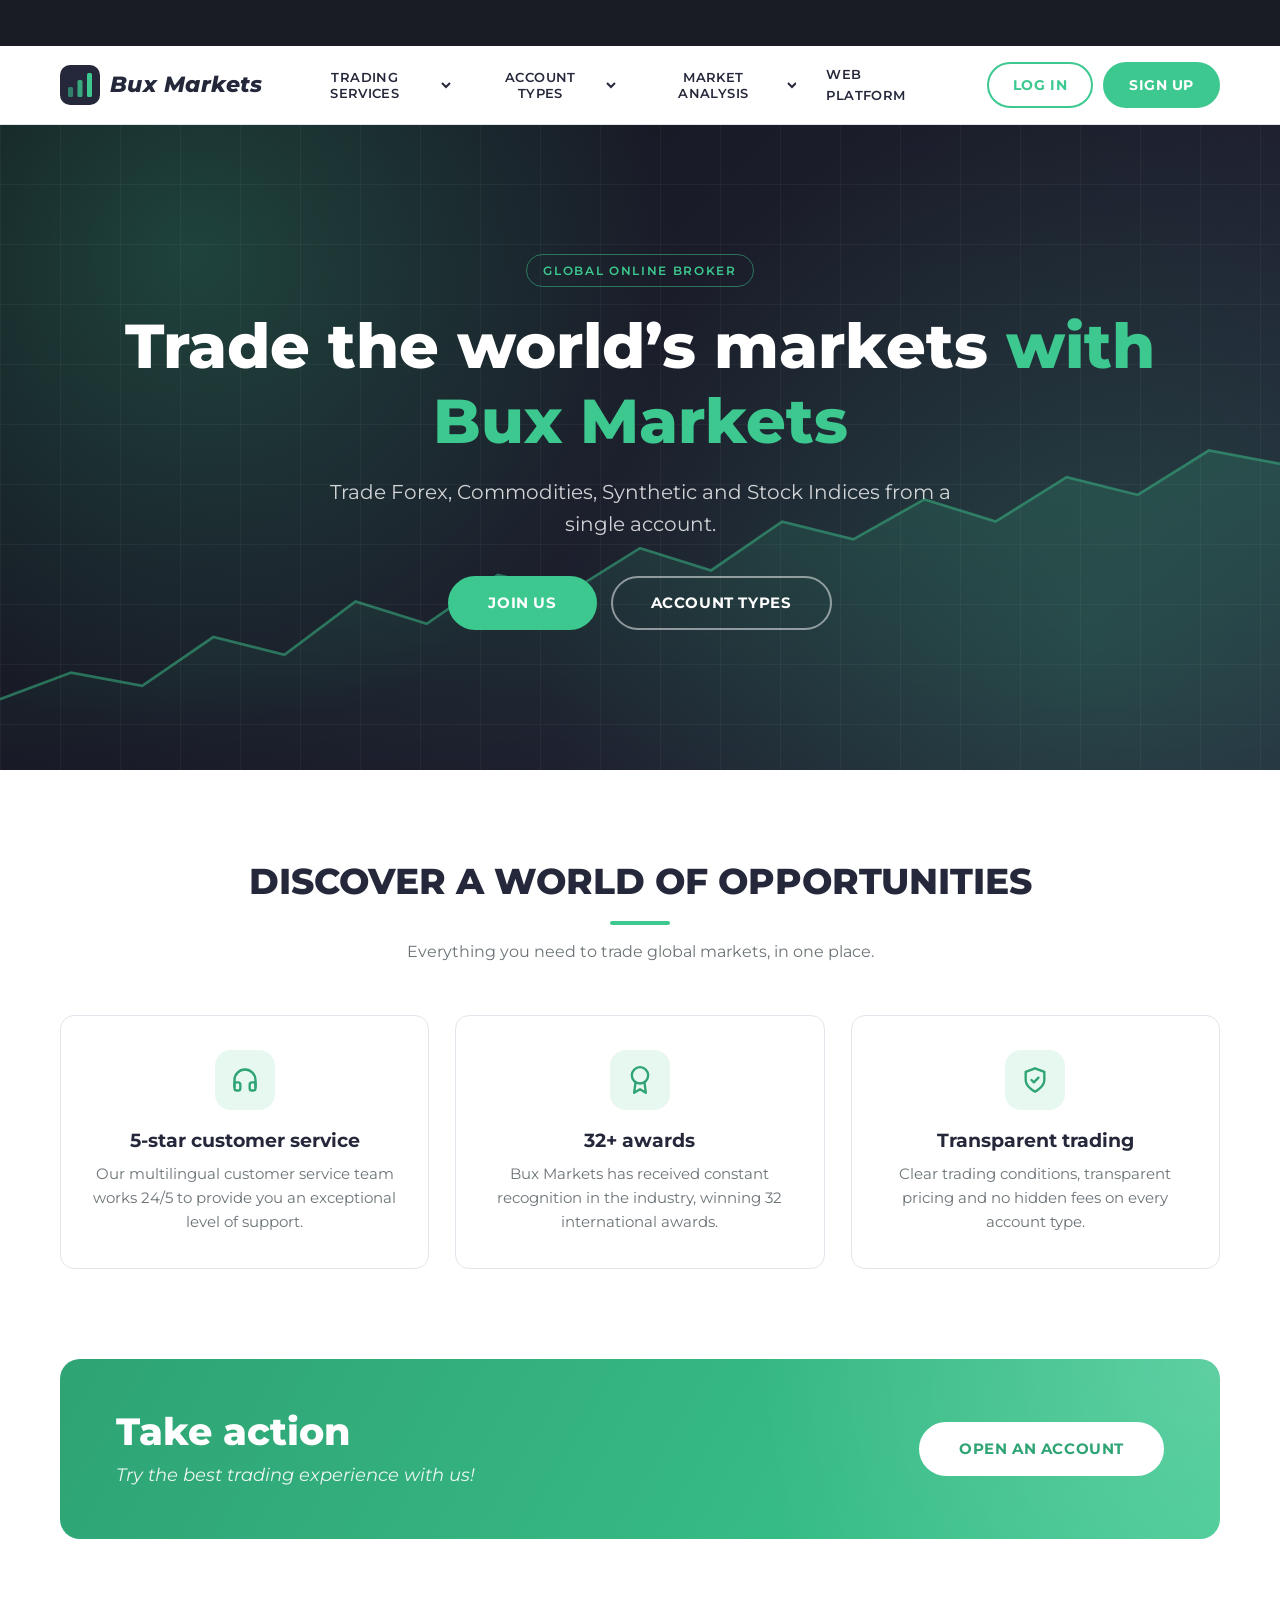
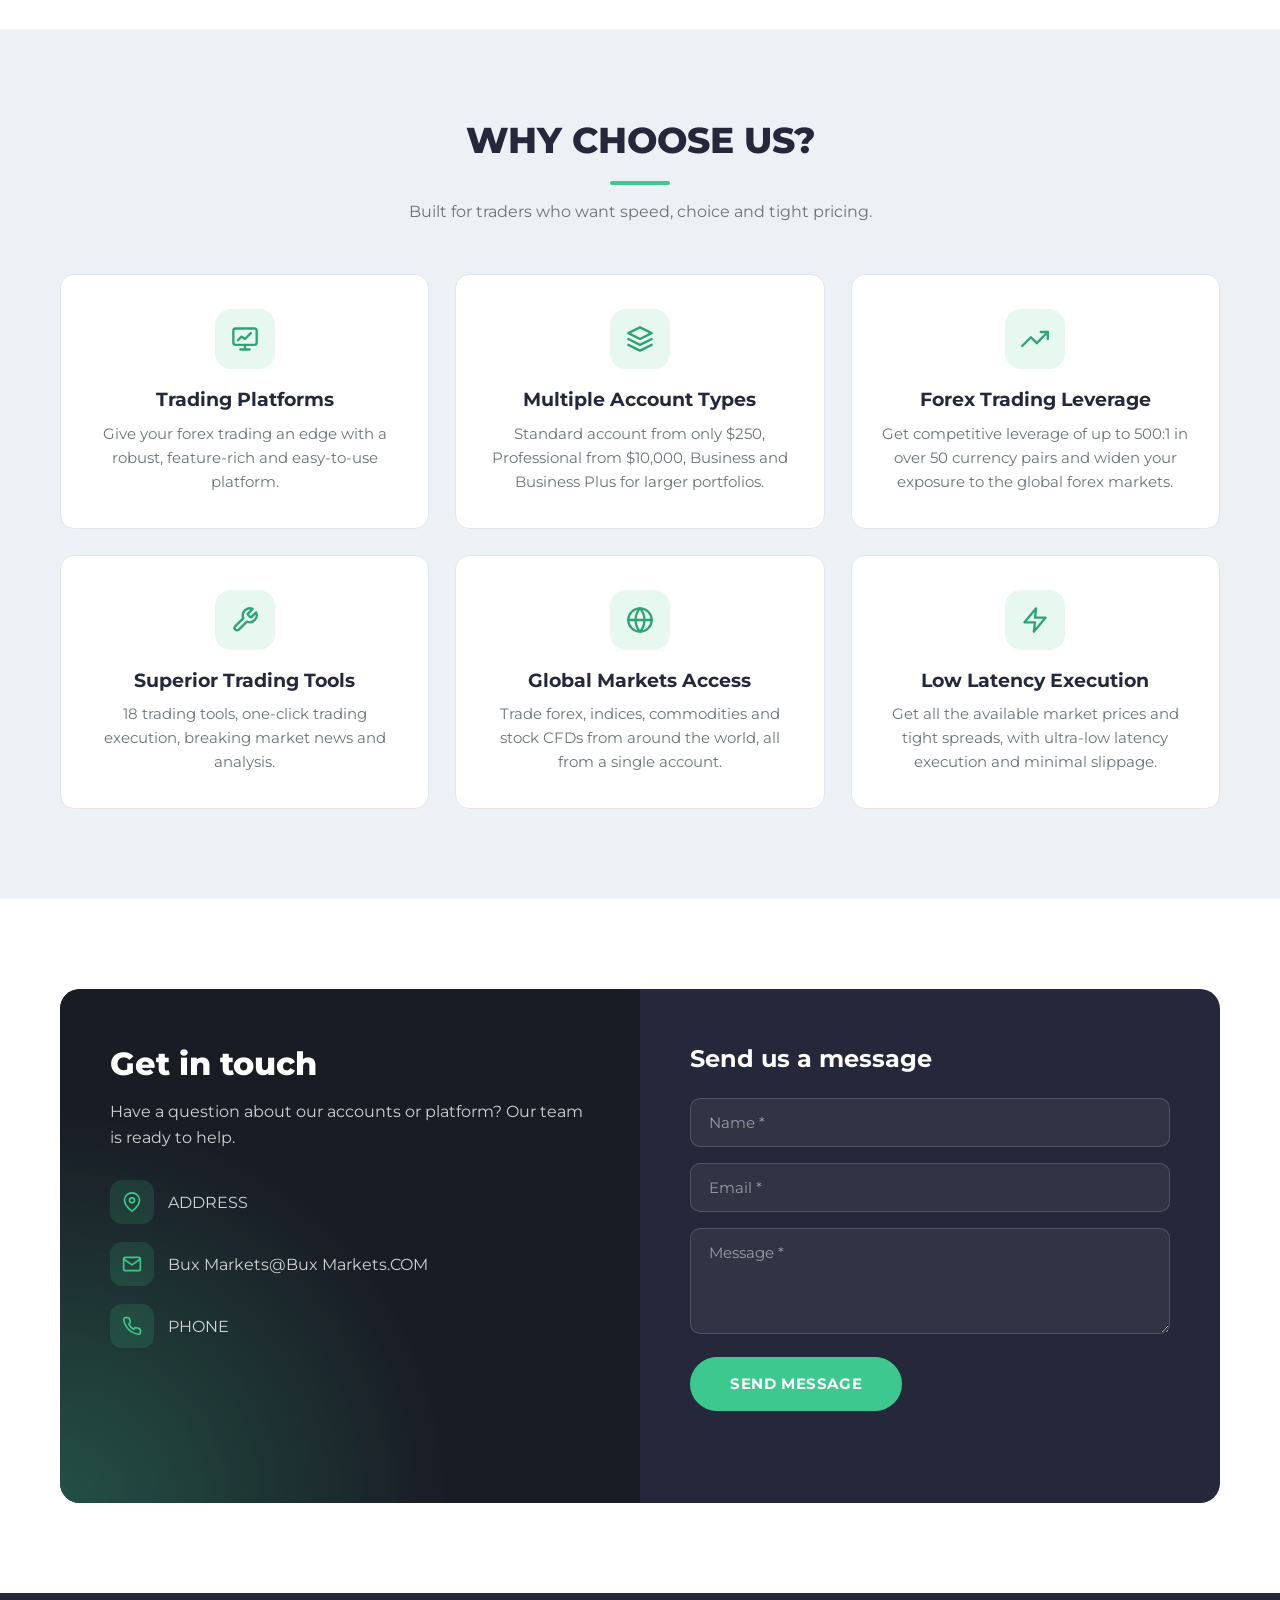
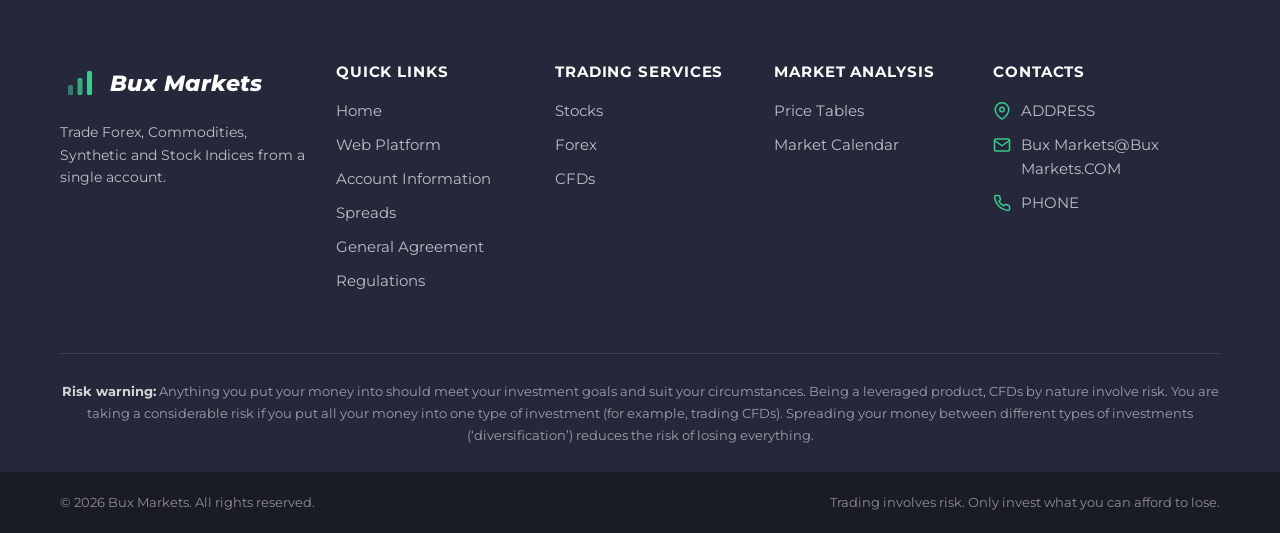
==== index.html @ 779b5f3b "init" ====
<!DOCTYPE html>
<html lang="en">
<head>
    <meta charset="utf-8">
    <meta name="viewport" content="width=device-width, initial-scale=1.0">
    <title>Home | Bux Markets</title>
    <meta name="description" content="Bux Markets — trade Forex, Commodities, Synthetic and Stock Indices from a single account.">
    <link rel="icon" type="image/svg+xml" href="data:image/svg+xml,%3Csvg xmlns='http://www.w3.org/2000/svg' viewBox='0 0 40 40'%3E%3Crect width='40' height='40' rx='10' fill='%2325283a'/%3E%3Crect x='8' y='22' width='5' height='10' rx='1.5' fill='%233cc88f' opacity='.55'/%3E%3Crect x='17.5' y='15' width='5' height='17' rx='1.5' fill='%233cc88f' opacity='.8'/%3E%3Crect x='27' y='8' width='5' height='24' rx='1.5' fill='%233cc88f'/%3E%3C/svg%3E">
    <link rel="preconnect" href="https://fonts.googleapis.com">
    <link rel="preconnect" href="https://fonts.gstatic.com" crossorigin>
    <link href="https://fonts.googleapis.com/css2?family=Montserrat:ital,wght@0,400;0,500;0,600;0,700;0,800;1,700;1,800&display=swap" rel="stylesheet">
    <link rel="stylesheet" href="assets/css/style.css">
</head>
<body>

<div class="ticker">
    <div class="tradingview-widget-container">
    <div class="tradingview-widget-container__widget"></div>
    <script type="text/javascript" src="https://s3.tradingview.com/external-embedding/embed-widget-ticker-tape.js" async>
{
    "symbols": [
        {
            "proName": "FOREXCOM:EURUSD",
            "description": ""
        },
        {
            "proName": "FOREXCOM:EURJPY",
            "description": ""
        },
        {
            "proName": "FOREXCOM:USDCHF",
            "description": ""
        },
        {
            "proName": "FOREXCOM:USDCAD",
            "description": ""
        },
        {
            "proName": "FOREXCOM:NZDJPY",
            "description": ""
        },
        {
            "proName": "FOREXCOM:AUDUSD",
            "description": ""
        },
        {
            "proName": "FOREXCOM:EURCHF",
            "description": ""
        },
        {
            "proName": "FOREXCOM:GBPCHF",
            "description": ""
        },
        {
            "proName": "FOREXCOM:GBPUSD",
            "description": ""
        }
    ],
    "showSymbolLogo": true,
    "colorTheme": "dark",
    "isTransparent": true,
    "displayMode": "adaptive",
    "locale": "en"
}
    </script>
</div>
</div>

<header class="site-header">
    <div class="container">
        <nav class="navbar">
            <a href="index.html" class="logo" aria-label="Bux Markets home">
                <svg class="logo-mark" viewBox="0 0 40 40" aria-hidden="true"><rect width="40" height="40" rx="10" fill="#25283a"/><rect x="8" y="22" width="5" height="10" rx="1.5" fill="#3cc88f" opacity=".55"/><rect x="17.5" y="15" width="5" height="17" rx="1.5" fill="#3cc88f" opacity=".8"/><rect x="27" y="8" width="5" height="24" rx="1.5" fill="#3cc88f"/></svg>
                <span class="logo-text">Bux Markets</span>
            </a>

            <ul class="nav-menu">
                <li class="nav-item">
                    <button class="nav-link" type="button">Trading Services <svg class="caret" viewBox="0 0 10 10" fill="none" stroke="currentColor" stroke-width="2"><path d="M1 3l4 4 4-4"/></svg></button>
                    <ul class="dropdown"><li><a href="stocks.html">Stocks</a></li><li><a href="forex.html">Forex</a></li><li><a href="cfds.html">CFDs</a></li></ul>
                </li>
                <li class="nav-item">
                    <button class="nav-link" type="button">Account Types <svg class="caret" viewBox="0 0 10 10" fill="none" stroke="currentColor" stroke-width="2"><path d="M1 3l4 4 4-4"/></svg></button>
                    <ul class="dropdown"><li><a href="account-information.html">Account Information</a></li><li><a href="spreads.html">Spreads</a></li></ul>
                </li>
                <li class="nav-item">
                    <button class="nav-link" type="button">Market Analysis <svg class="caret" viewBox="0 0 10 10" fill="none" stroke="currentColor" stroke-width="2"><path d="M1 3l4 4 4-4"/></svg></button>
                    <ul class="dropdown"><li><a href="price-tables.html">Price Tables</a></li><li><a href="market-calendar.html">Market Calendar</a></li></ul>
                </li>
                <li class="nav-item"><a class="nav-link" href="#" target="_blank">Web Platform</a></li>
            </ul>

            <div class="nav-actions">
                <a href="#" class="btn btn-outline">Log in</a>
                <a href="#" class="btn">Sign up</a>
            </div>

            <button class="nav-toggle" type="button" aria-label="Menu" aria-expanded="false">
                <span></span><span></span><span></span>
            </button>
        </nav>
    </div>

    <div class="mobile-nav">
        <a class="m-link active" href="index.html">Home</a>
        <div class="group-title">Trading Services</div><a class="m-link" href="stocks.html">Stocks</a><a class="m-link" href="forex.html">Forex</a><a class="m-link" href="cfds.html">CFDs</a><div class="group-title">Account Types</div><a class="m-link" href="account-information.html">Account Information</a><a class="m-link" href="spreads.html">Spreads</a><div class="group-title">Market Analysis</div><a class="m-link" href="price-tables.html">Price Tables</a><a class="m-link" href="market-calendar.html">Market Calendar</a>
        <div class="group-title">Platform</div>
        <a class="m-link" href="#" target="_blank">Web Platform</a>
        <div class="m-actions">
            <a href="#" class="btn btn-outline">Log in</a>
            <a href="#" class="btn">Sign up</a>
        </div>
    </div>
</header>

<main>
    <section class="hero">
        <svg class="hero-chart" viewBox="0 0 1440 400" preserveAspectRatio="none" aria-hidden="true">
            <defs>
                <linearGradient id="hg" x1="0" y1="0" x2="0" y2="1">
                    <stop offset="0" stop-color="#3cc88f" stop-opacity=".35"/>
                    <stop offset="1" stop-color="#3cc88f" stop-opacity="0"/>
                </linearGradient>
            </defs>
            <path d="M0 320 L80 290 L160 305 L240 250 L320 270 L400 210 L480 235 L560 180 L640 200 L720 150 L800 175 L880 120 L960 140 L1040 95 L1120 120 L1200 70 L1280 90 L1360 40 L1440 55 L1440 400 L0 400 Z" fill="url(#hg)"/>
            <path d="M0 320 L80 290 L160 305 L240 250 L320 270 L400 210 L480 235 L560 180 L640 200 L720 150 L800 175 L880 120 L960 140 L1040 95 L1120 120 L1200 70 L1280 90 L1360 40 L1440 55" fill="none" stroke="#3cc88f" stroke-width="3"/>
        </svg>
        <div class="container">
            <span class="hero-eyebrow">Global online broker</span>
            <h1>Trade the world&rsquo;s markets <em>with Bux Markets</em></h1>
            <p>Trade Forex, Commodities, Synthetic and Stock Indices from a single account.</p>
            <div class="hero-actions">
                <a href="#" class="btn btn-lg">Join us</a>
                <a href="account-information.html" class="btn btn-outline btn-lg">Account types</a>
            </div>
        </div>
    </section>

    <section class="section" id="about-us">
        <div class="container">
            <h2 class="section-title">Discover a world of opportunities</h2>
            <p class="section-sub">Everything you need to trade global markets, in one place.</p>
            <div class="grid grid-3">
                <div class="card card-center reveal">
                    <div class="card-icon"><svg viewBox="0 0 24 24" fill="none" stroke="currentColor" stroke-width="2" stroke-linecap="round" stroke-linejoin="round"><path d="M3 18v-6a9 9 0 0118 0v6"/><path d="M21 19a2 2 0 01-2 2h-1a2 2 0 01-2-2v-3a2 2 0 012-2h3zM3 19a2 2 0 002 2h1a2 2 0 002-2v-3a2 2 0 00-2-2H3z"/></svg></div>
                    <h3>5-star customer service</h3>
                    <p>Our multilingual customer service team works 24/5 to provide you an exceptional level of support.</p>
                </div>
                <div class="card card-center reveal">
                    <div class="card-icon"><svg viewBox="0 0 24 24" fill="none" stroke="currentColor" stroke-width="2" stroke-linecap="round" stroke-linejoin="round"><circle cx="12" cy="8" r="7"/><path d="M8.2 13.9L7 23l5-3 5 3-1.2-9.1"/></svg></div>
                    <h3>32+ awards</h3>
                    <p>Bux Markets has received constant recognition in the industry, winning 32 international awards.</p>
                </div>
                <div class="card card-center reveal">
                    <div class="card-icon"><svg viewBox="0 0 24 24" fill="none" stroke="currentColor" stroke-width="2" stroke-linecap="round" stroke-linejoin="round"><path d="M12 22s8-4 8-10V5l-8-3-8 3v7c0 6 8 10 8 10z"/><path d="M9 12l2 2 4-4"/></svg></div>
                    <h3>Transparent trading</h3>
                    <p>Clear trading conditions, transparent pricing and no hidden fees on every account type.</p>
                </div>
            </div>
        </div>
    </section>

    <section class="section" style="padding-top:0">
        <div class="container">
            <div class="cta-band reveal">
                <div>
                    <h2>Take action</h2>
                    <p>Try the best trading experience with us!</p>
                </div>
                <a href="#" class="btn btn-lg">Open an account</a>
            </div>
        </div>
    </section>

    <section class="section section-light" id="who-we-are">
        <div class="container">
            <h2 class="section-title">Why choose us?</h2>
            <p class="section-sub">Built for traders who want speed, choice and tight pricing.</p>
            <div class="grid grid-3">
                <div class="card card-center reveal">
                    <div class="card-icon"><svg viewBox="0 0 24 24" fill="none" stroke="currentColor" stroke-width="2" stroke-linecap="round" stroke-linejoin="round"><rect x="2" y="3" width="20" height="14" rx="2"/><path d="M8 21h8M12 17v4M6 13l3-3 3 2 5-5"/></svg></div>
                    <h3>Trading Platforms</h3>
                    <p>Give your forex trading an edge with a robust, feature-rich and easy-to-use platform.</p>
                </div>
                <div class="card card-center reveal">
                    <div class="card-icon"><svg viewBox="0 0 24 24" fill="none" stroke="currentColor" stroke-width="2" stroke-linecap="round" stroke-linejoin="round"><path d="M12 2L2 7l10 5 10-5-10-5zM2 17l10 5 10-5M2 12l10 5 10-5"/></svg></div>
                    <h3>Multiple Account Types</h3>
                    <p>Standard account from only $250, Professional from $10,000, Business and Business Plus for larger portfolios.</p>
                </div>
                <div class="card card-center reveal">
                    <div class="card-icon"><svg viewBox="0 0 24 24" fill="none" stroke="currentColor" stroke-width="2" stroke-linecap="round" stroke-linejoin="round"><path d="M23 6l-9.5 9.5-5-5L1 18"/><path d="M17 6h6v6"/></svg></div>
                    <h3>Forex Trading Leverage</h3>
                    <p>Get competitive leverage of up to 500:1 in over 50 currency pairs and widen your exposure to the global forex markets.</p>
                </div>
                <div class="card card-center reveal">
                    <div class="card-icon"><svg viewBox="0 0 24 24" fill="none" stroke="currentColor" stroke-width="2" stroke-linecap="round" stroke-linejoin="round"><path d="M14.7 6.3a1 1 0 000 1.4l1.6 1.6a1 1 0 001.4 0l3.8-3.8a6 6 0 01-7.9 7.9l-6.9 6.9a2.1 2.1 0 01-3-3l6.9-6.9a6 6 0 017.9-7.9l-3.8 3.8z"/></svg></div>
                    <h3>Superior Trading Tools</h3>
                    <p>18 trading tools, one-click trading execution, breaking market news and analysis.</p>
                </div>
                <div class="card card-center reveal">
                    <div class="card-icon"><svg viewBox="0 0 24 24" fill="none" stroke="currentColor" stroke-width="2" stroke-linecap="round" stroke-linejoin="round"><circle cx="12" cy="12" r="10"/><path d="M2 12h20M12 2a15 15 0 010 20M12 2a15 15 0 000 20"/></svg></div>
                    <h3>Global Markets Access</h3>
                    <p>Trade forex, indices, commodities and stock CFDs from around the world, all from a single account.</p>
                </div>
                <div class="card card-center reveal">
                    <div class="card-icon"><svg viewBox="0 0 24 24" fill="none" stroke="currentColor" stroke-width="2" stroke-linecap="round" stroke-linejoin="round"><path d="M13 2L3 14h9l-1 8 10-12h-9l1-8z"/></svg></div>
                    <h3>Low Latency Execution</h3>
                    <p>Get all the available market prices and tight spreads, with ultra-low latency execution and minimal slippage.</p>
                </div>
            </div>
        </div>
    </section>

    <section class="section" id="contact-us">
        <div class="container">
            <div class="contact-wrap reveal">
                <div class="contact-info">
                    <h2>Get in touch</h2>
                    <p>Have a question about our accounts or platform? Our team is ready to help.</p>
                    <ul class="contact-list">
                        <li><span class="ci"><svg viewBox="0 0 24 24" fill="none" stroke="currentColor" stroke-width="2" stroke-linecap="round" stroke-linejoin="round"><path d="M21 10c0 7-9 13-9 13S3 17 3 10a9 9 0 0118 0z"/><circle cx="12" cy="10" r="3"/></svg></span><span>ADDRESS</span></li>
                        <li><span class="ci"><svg viewBox="0 0 24 24" fill="none" stroke="currentColor" stroke-width="2" stroke-linecap="round" stroke-linejoin="round"><rect x="2" y="4" width="20" height="16" rx="2"/><path d="M22 6l-10 7L2 6"/></svg></span><a href="mailto:Bux Markets@Bux Markets.COM">Bux Markets@Bux Markets.COM</a></li>
                        <li><span class="ci"><svg viewBox="0 0 24 24" fill="none" stroke="currentColor" stroke-width="2" stroke-linecap="round" stroke-linejoin="round"><path d="M22 16.9v3a2 2 0 01-2.2 2 19.8 19.8 0 01-8.6-3.1 19.5 19.5 0 01-6-6A19.8 19.8 0 012.1 4.2 2 2 0 014.1 2h3a2 2 0 012 1.7c.1.9.4 1.8.7 2.7a2 2 0 01-.5 2.1L8 9.8a16 16 0 006 6l1.3-1.3a2 2 0 012.1-.4c.9.3 1.8.6 2.7.7a2 2 0 011.7 2z"/></svg></span><a href="tel:PHONE">PHONE</a></li>
                    </ul>
                </div>
                <form class="contact-form" id="contact-form" action="#" method="post" novalidate>
                    <h3>Send us a message</h3>
                    <div class="form-field"><input type="text" name="name" placeholder="Name *" required></div>
                    <div class="form-field"><input type="email" name="email" placeholder="Email *" required></div>
                    <div class="form-field"><textarea name="message" rows="4" placeholder="Message *" required></textarea></div>
                    <button type="submit" class="btn btn-lg">Send message</button>
                    <div class="form-note" aria-live="polite"></div>
                </form>
            </div>
        </div>
    </section>
</main>

<footer class="site-footer">
    <div class="container">
        <div class="footer-grid">
            <div class="footer-brand">
                <a href="index.html" class="logo"><svg class="logo-mark" viewBox="0 0 40 40" aria-hidden="true"><rect width="40" height="40" rx="10" fill="#25283a"/><rect x="8" y="22" width="5" height="10" rx="1.5" fill="#3cc88f" opacity=".55"/><rect x="17.5" y="15" width="5" height="17" rx="1.5" fill="#3cc88f" opacity=".8"/><rect x="27" y="8" width="5" height="24" rx="1.5" fill="#3cc88f"/></svg><span class="logo-text">Bux Markets</span></a>
                <p>Trade Forex, Commodities, Synthetic and Stock Indices from a single account.</p>
            </div>

            <div class="footer-col">
                <h4>Quick Links</h4>
                <ul>
                    <li><a href="index.html">Home</a></li>
                    <li><a href="#" target="_blank">Web Platform</a></li>
                    <li><a href="account-information.html">Account Information</a></li>
                    <li><a href="spreads.html">Spreads</a></li>
                    <li><a href="#" target="_blank">General Agreement</a></li>
                    <li><a href="#" target="_blank">Regulations</a></li>
                </ul>
            </div>

            <div class="footer-col">
                <h4>Trading Services</h4>
                <ul>
                    <li><a href="stocks.html">Stocks</a></li>
                    <li><a href="forex.html">Forex</a></li>
                    <li><a href="cfds.html">CFDs</a></li>
                </ul>
            </div>

            <div class="footer-col">
                <h4>Market Analysis</h4>
                <ul>
                    <li><a href="price-tables.html">Price Tables</a></li>
                    <li><a href="market-calendar.html">Market Calendar</a></li>
                </ul>
            </div>

            <div class="footer-col">
                <h4>Contacts</h4>
                <ul class="footer-contact">
                    <li><svg viewBox="0 0 24 24" fill="none" stroke="currentColor" stroke-width="2" stroke-linecap="round" stroke-linejoin="round"><path d="M21 10c0 7-9 13-9 13S3 17 3 10a9 9 0 0118 0z"/><circle cx="12" cy="10" r="3"/></svg><span>ADDRESS</span></li>
                    <li><svg viewBox="0 0 24 24" fill="none" stroke="currentColor" stroke-width="2" stroke-linecap="round" stroke-linejoin="round"><rect x="2" y="4" width="20" height="16" rx="2"/><path d="M22 6l-10 7L2 6"/></svg><a href="mailto:Bux Markets@Bux Markets.COM">Bux Markets@Bux Markets.COM</a></li>
                    <li><svg viewBox="0 0 24 24" fill="none" stroke="currentColor" stroke-width="2" stroke-linecap="round" stroke-linejoin="round"><path d="M22 16.9v3a2 2 0 01-2.2 2 19.8 19.8 0 01-8.6-3.1 19.5 19.5 0 01-6-6A19.8 19.8 0 012.1 4.2 2 2 0 014.1 2h3a2 2 0 012 1.7c.1.9.4 1.8.7 2.7a2 2 0 01-.5 2.1L8 9.8a16 16 0 006 6l1.3-1.3a2 2 0 012.1-.4c.9.3 1.8.6 2.7.7a2 2 0 011.7 2z"/></svg><a href="tel:PHONE">PHONE</a></li>
                </ul>
            </div>
        </div>

        <div class="footer-risk">
            <strong>Risk warning:</strong> Anything you put your money into should meet your investment goals and suit your
            circumstances. Being a leveraged product, CFDs by nature involve risk. You are taking a considerable risk if you
            put all your money into one type of investment (for example, trading CFDs). Spreading your money between different
            types of investments (&lsquo;diversification&rsquo;) reduces the risk of losing everything.
        </div>
    </div>

    <div class="footer-bottom">
        <div class="container">
            <span>&copy; <span id="year"></span> Bux Markets. All rights reserved.</span>
            <span>Trading involves risk. Only invest what you can afford to lose.</span>
        </div>
    </div>
</footer>

<button class="to-top" type="button" aria-label="Back to top"><svg viewBox="0 0 24 24" fill="none" stroke="currentColor" stroke-width="2.5" stroke-linecap="round" stroke-linejoin="round"><path d="M18 15l-6-6-6 6"/></svg></button>

<script>document.getElementById('year').textContent = new Date().getFullYear();</script>
<script src="assets/js/main.js"></script>
</body>
</html>
---- assets/css/style.css ----
/* ==========================================================
   Bux Markets — main stylesheet
   Colors: navy #191c25 / #25283a, green #3cc88f, light #edf1f5
   ========================================================== */

:root {
    --navy-900: #12131c;
    --navy-800: #191c25;
    --navy-700: #25283a;
    --navy-600: #30344b;
    --green: #3cc88f;
    --green-dark: #2ea373;
    --green-soft: #e6f8f0;
    --text: #434f53;
    --text-muted: #6b7377;
    --light: #edf1f5;
    --white: #ffffff;
    --border: #e1e6ec;
    --radius: 14px;
    --shadow: 0 10px 30px rgba(25, 28, 37, .08);
    --container: 1200px;
}

*, *::before, *::after { box-sizing: border-box; }

html { scroll-behavior: smooth; }

body {
    margin: 0;
    font-family: 'Montserrat', system-ui, -apple-system, sans-serif;
    font-size: 16px;
    line-height: 1.6;
    color: var(--text);
    background: var(--white);
    -webkit-font-smoothing: antialiased;
}

img { max-width: 100%; display: block; }

a { color: inherit; text-decoration: none; transition: color .2s, background-color .2s, border-color .2s; }

h1, h2, h3, h4 { color: var(--navy-700); margin: 0 0 .5em; line-height: 1.2; }

p { margin: 0 0 1em; }

.container { width: 100%; max-width: var(--container); margin: 0 auto; padding: 0 20px; }

/* ---------- Buttons ---------- */
.btn {
    display: inline-flex;
    align-items: center;
    justify-content: center;
    gap: 8px;
    font-family: inherit;
    font-weight: 700;
    font-size: 14px;
    letter-spacing: .04em;
    text-transform: uppercase;
    line-height: 20px;
    padding: 11px 24px;
    border: 2px solid var(--green);
    border-radius: 35px;
    background: var(--green);
    color: var(--white);
    cursor: pointer;
    transition: .3s;
    white-space: nowrap;
}

.btn:hover { background: var(--white); color: var(--green); }

.btn-outline { background: transparent; color: var(--green); }
.btn-outline:hover { background: var(--green); color: var(--white); }

.btn-lg { padding: 15px 38px; font-size: 15px; }

/* ---------- Ticker ---------- */
.ticker { background: var(--navy-800); min-height: 46px; }

/* ---------- Header / Navbar ---------- */
.site-header {
    position: sticky;
    top: 0;
    z-index: 100;
    background: var(--white);
    box-shadow: 0 1px 0 var(--border);
}

.navbar {
    display: flex;
    align-items: center;
    justify-content: space-between;
    gap: 20px;
    height: 78px;
}

.logo { display: flex; align-items: center; gap: 10px; flex-shrink: 0; }

.logo-mark { width: 40px; height: 40px; }

.logo-text {
    font-size: 22px;
    font-weight: 800;
    font-style: italic;
    letter-spacing: .02em;
    color: var(--navy-700);
}

.nav-menu { display: flex; align-items: center; gap: 6px; list-style: none; margin: 0; padding: 0; }

.nav-item { position: relative; }

.nav-link {
    display: flex;
    align-items: center;
    gap: 6px;
    padding: 10px 12px;
    font-size: 13px;
    font-weight: 600;
    letter-spacing: .03em;
    text-transform: uppercase;
    color: var(--navy-700);
    background: none;
    border: 0;
    font-family: inherit;
    cursor: pointer;
}

.nav-link:hover, .nav-link.active { color: var(--green); }

.nav-link .caret { width: 10px; height: 10px; transition: transform .2s; }

.dropdown {
    position: absolute;
    top: 100%;
    left: 0;
    min-width: 220px;
    list-style: none;
    margin: 0;
    padding: 8px;
    background: var(--white);
    border-radius: 10px;
    box-shadow: var(--shadow);
    border: 1px solid var(--border);
    opacity: 0;
    visibility: hidden;
    transform: translateY(8px);
    transition: .2s;
}

.nav-item:hover .dropdown,
.nav-item:focus-within .dropdown { opacity: 1; visibility: visible; transform: translateY(0); }

.nav-item:hover .caret { transform: rotate(180deg); }

.dropdown a {
    display: block;
    padding: 10px 14px;
    border-radius: 7px;
    font-size: 14px;
    font-weight: 500;
    color: var(--text);
}

.dropdown a:hover, .dropdown a.active { background: var(--green-soft); color: var(--green-dark); }

.nav-actions { display: flex; gap: 10px; margin-left: 10px; }

.nav-toggle {
    display: none;
    width: 44px;
    height: 44px;
    border: 0;
    background: none;
    color: var(--green);
    cursor: pointer;
    padding: 10px;
}

.nav-toggle span { display: block; height: 3px; margin: 5px 0; background: currentColor; border-radius: 2px; transition: .3s; }

.nav-toggle.open span:nth-child(1) { transform: translateY(8px) rotate(45deg); }
.nav-toggle.open span:nth-child(2) { opacity: 0; }
.nav-toggle.open span:nth-child(3) { transform: translateY(-8px) rotate(-45deg); }

/* Mobile menu */
.mobile-nav {
    display: none;
    position: absolute;
    top: 100%;
    left: 0;
    width: 100%;
    background: var(--white);
    box-shadow: var(--shadow);
    padding: 10px 0 20px;
    max-height: calc(100vh - 78px);
    overflow-y: auto;
}

.mobile-nav.show { display: block; }

.mobile-nav .group-title {
    padding: 14px 24px 4px;
    font-size: 11px;
    font-weight: 700;
    letter-spacing: .12em;
    text-transform: uppercase;
    color: var(--text-muted);
}

.mobile-nav a.m-link {
    display: block;
    padding: 11px 24px;
    font-weight: 600;
    color: var(--navy-700);
}

.mobile-nav a.m-link:hover, .mobile-nav a.m-link.active { background: var(--green); color: var(--white); }

.mobile-nav .m-actions { display: flex; gap: 10px; padding: 16px 24px 0; }
.mobile-nav .m-actions .btn { flex: 1; }

/* ---------- Hero ---------- */
.hero {
    position: relative;
    overflow: hidden;
    padding: 130px 0 140px;
    text-align: center;
    color: var(--white);
    background:
        radial-gradient(circle at 15% 20%, rgba(60, 200, 143, .25), transparent 40%),
        radial-gradient(circle at 85% 80%, rgba(60, 200, 143, .18), transparent 45%),
        linear-gradient(135deg, var(--navy-900), var(--navy-700));
}

.hero::before {
    content: "";
    position: absolute;
    inset: 0;
    background-image:
        linear-gradient(rgba(255, 255, 255, .04) 1px, transparent 1px),
        linear-gradient(90deg, rgba(255, 255, 255, .04) 1px, transparent 1px);
    background-size: 60px 60px;
    pointer-events: none;
}

.hero-chart {
    position: absolute;
    left: 0;
    right: 0;
    bottom: 0;
    width: 100%;
    height: 55%;
    opacity: .5;
    pointer-events: none;
}

.hero .container { position: relative; }

.hero-eyebrow {
    display: inline-block;
    padding: 6px 16px;
    margin-bottom: 22px;
    border: 1px solid rgba(60, 200, 143, .5);
    border-radius: 30px;
    font-size: 12px;
    font-weight: 600;
    letter-spacing: .14em;
    text-transform: uppercase;
    color: var(--green);
}

.hero h1 {
    font-size: clamp(34px, 5.5vw, 62px);
    font-weight: 800;
    color: var(--white);
    margin-bottom: 18px;
}

.hero h1 em { font-style: normal; color: var(--green); }

.hero p {
    max-width: 640px;
    margin: 0 auto 36px;
    font-size: clamp(16px, 2vw, 20px);
    color: rgba(255, 255, 255, .8);
}

.hero-actions { display: flex; flex-wrap: wrap; justify-content: center; gap: 14px; }

.hero .btn-outline { color: var(--white); border-color: rgba(255, 255, 255, .5); }
.hero .btn-outline:hover { background: var(--white); color: var(--navy-700); border-color: var(--white); }

/* ---------- Page header (inner pages) ---------- */
.page-header {
    padding: 64px 0 56px;
    text-align: center;
    color: var(--white);
    background:
        radial-gradient(circle at 80% 0%, rgba(60, 200, 143, .25), transparent 45%),
        linear-gradient(135deg, var(--navy-900), var(--navy-700));
}

.page-header h1 { color: var(--white); font-size: clamp(30px, 4vw, 44px); font-weight: 800; margin: 0; }

.breadcrumb { margin-top: 10px; font-size: 14px; color: rgba(255, 255, 255, .6); }
.breadcrumb a:hover { color: var(--green); }

/* ---------- Sections ---------- */
.section { padding: 90px 0; }
.section-light { background: var(--light); }

.section-title {
    text-align: center;
    font-size: clamp(26px, 3.4vw, 36px);
    font-weight: 800;
    text-transform: uppercase;
    margin-bottom: 14px;
}

.section-title::after {
    content: "";
    display: block;
    width: 60px;
    height: 4px;
    margin: 18px auto 0;
    border-radius: 2px;
    background: var(--green);
}

.section-sub { max-width: 640px; margin: 0 auto 50px; text-align: center; color: var(--text-muted); }

/* Cards grid */
.grid { display: grid; gap: 26px; }
.grid-3 { grid-template-columns: repeat(3, 1fr); }

.card {
    padding: 34px 30px;
    background: var(--white);
    border-radius: var(--radius);
    border: 1px solid var(--border);
    transition: transform .3s, box-shadow .3s;
}

.card:hover { transform: translateY(-6px); box-shadow: var(--shadow); }

.card-center { text-align: center; }

.card-icon {
    display: inline-flex;
    align-items: center;
    justify-content: center;
    width: 60px;
    height: 60px;
    margin-bottom: 20px;
    border-radius: 16px;
    background: var(--green-soft);
    color: var(--green-dark);
}

.card-icon svg { width: 28px; height: 28px; }

.card h3 { font-size: 19px; font-weight: 700; }

.card p { margin: 0; color: var(--text-muted); font-size: 15px; }

/* CTA band */
.cta-band {
    position: relative;
    overflow: hidden;
    display: flex;
    align-items: center;
    justify-content: space-between;
    flex-wrap: wrap;
    gap: 24px;
    padding: 50px 56px;
    border-radius: 20px;
    color: var(--white);
    background:
        radial-gradient(circle at 100% 0%, rgba(255, 255, 255, .18), transparent 40%),
        linear-gradient(120deg, var(--green-dark), var(--green));
}

.cta-band h2 { color: var(--white); font-size: clamp(26px, 3.4vw, 38px); font-weight: 800; margin: 0; }
.cta-band p { margin: 6px 0 0; font-size: 18px; font-style: italic; opacity: .9; }

.cta-band .btn { background: var(--white); color: var(--green-dark); border-color: var(--white); }
.cta-band .btn:hover { background: transparent; color: var(--white); }

/* Contact block */
.contact-wrap {
    display: grid;
    grid-template-columns: 1fr 1fr;
    overflow: hidden;
    border-radius: 20px;
    background: var(--navy-700);
}

.contact-info {
    padding: 56px 50px;
    color: rgba(255, 255, 255, .8);
    background:
        radial-gradient(circle at 0% 100%, rgba(60, 200, 143, .3), transparent 50%),
        var(--navy-800);
}

.contact-info h2 { color: var(--white); font-size: 32px; font-weight: 800; }

.contact-list { list-style: none; margin: 30px 0 0; padding: 0; }

.contact-list li { display: flex; align-items: center; gap: 14px; margin-bottom: 18px; }

.contact-list .ci {
    flex-shrink: 0;
    display: inline-flex;
    align-items: center;
    justify-content: center;
    width: 44px;
    height: 44px;
    border-radius: 12px;
    background: rgba(60, 200, 143, .15);
    color: var(--green);
}

.contact-list .ci svg { width: 20px; height: 20px; }

.contact-list a:hover { color: var(--green); }

.contact-form { padding: 56px 50px; }

.contact-form h3 { color: var(--white); font-size: 24px; margin-bottom: 24px; }

.form-field { margin-bottom: 16px; }

.form-field input,
.form-field textarea {
    width: 100%;
    padding: 14px 18px;
    font-family: inherit;
    font-size: 15px;
    color: var(--white);
    background: rgba(255, 255, 255, .06);
    border: 1px solid rgba(255, 255, 255, .15);
    border-radius: 10px;
    outline: none;
    transition: border-color .2s, background-color .2s;
}

.form-field input::placeholder,
.form-field textarea::placeholder { color: rgba(255, 255, 255, .5); }

.form-field input:focus,
.form-field textarea:focus { border-color: var(--green); background: rgba(255, 255, 255, .1); }

.form-field.error input,
.form-field.error textarea { border-color: #ff6b6b; }

.form-note { margin-top: 14px; font-size: 14px; min-height: 22px; }
.form-note.ok { color: var(--green); }
.form-note.err { color: #ff8a8a; }

/* ---------- Content pages ---------- */
.content-box {
    max-width: 900px;
    margin: 0 auto;
    padding: 46px 50px;
    background: var(--white);
    border-radius: var(--radius);
    border: 1px solid var(--border);
    box-shadow: var(--shadow);
}

.content-box p { font-size: 17px; }
.content-box h2 { font-size: 24px; margin-top: 1.4em; }
.content-box h2:first-child { margin-top: 0; }
.content-box ul { padding-left: 20px; margin: 0 0 1em; }
.content-box li { margin-bottom: 6px; }

.widget-box {
    padding: 16px;
    background: var(--white);
    border-radius: var(--radius);
    border: 1px solid var(--border);
    box-shadow: var(--shadow);
}

.widget-box + .widget-title { margin-top: 70px; }

.widget-title {
    font-size: 24px;
    font-weight: 800;
    text-transform: uppercase;
    margin-bottom: 20px;
    padding-left: 14px;
    border-left: 4px solid var(--green);
}

.tradingview-widget-container { width: 100%; }

/* ---------- Tables ---------- */
.table-wrap {
    overflow-x: auto;
    background: var(--white);
    border-radius: var(--radius);
    border: 1px solid var(--border);
    box-shadow: var(--shadow);
}

.table {
    width: 100%;
    border-collapse: collapse;
    font-size: 15px;
}

.table th,
.table td {
    padding: 15px 18px;
    text-align: center;
    border-bottom: 1px solid var(--border);
    white-space: nowrap;
}

.table tbody tr:nth-child(odd) { background: #f7f9fb; }
.table tbody tr:hover { background: var(--green-soft); }

.table tbody th {
    text-align: left;
    font-weight: 600;
    color: var(--navy-700);
    white-space: normal;
    min-width: 220px;
}

.table thead th {
    background: var(--navy-700);
    color: var(--white);
    font-weight: 600;
    border-bottom: 0;
}

.table thead th .tier { display: block; font-size: 15px; font-weight: 800; letter-spacing: .06em; }
.table thead th .tier-price { display: block; margin-top: 4px; font-size: 13px; font-weight: 500; color: var(--green); }

.table .check { color: var(--green); }
.table .check svg { width: 20px; height: 20px; display: inline-block; vertical-align: middle; }
.table .dash { color: #b8c0c6; }

/* Spreads table */
.spreads-table thead tr:first-child th { padding-top: 20px; padding-bottom: 18px; }
.spreads-table thead tr + tr th { background: var(--navy-600); font-size: 12px; text-transform: uppercase; letter-spacing: .06em; padding: 10px 14px; }
.spreads-table thead tr:nth-child(3) th { background: #3a3e5a; color: rgba(255, 255, 255, .8); }
.spreads-table .sep { border-left: 2px solid var(--green); }
.spreads-table thead th.sep { border-left-color: rgba(60, 200, 143, .5); }
.spreads-table tbody td:first-child { text-align: left; font-weight: 700; color: var(--navy-700); position: sticky; left: 0; background: inherit; }
.spreads-table tbody tr { background: var(--white); }
.spreads-table tbody tr:nth-child(odd) { background: #f7f9fb; }
.spreads-table thead th.pair-col { text-align: left; vertical-align: middle; }

.table-note { margin-top: 18px; font-size: 14px; color: var(--text-muted); text-align: center; }

/* Account tier cards */
.tiers { display: grid; grid-template-columns: repeat(4, 1fr); gap: 20px; margin-bottom: 50px; }

.tier-card {
    position: relative;
    padding: 30px 24px;
    text-align: center;
    background: var(--white);
    border: 1px solid var(--border);
    border-radius: var(--radius);
    transition: .3s;
}

.tier-card:hover { transform: translateY(-6px); box-shadow: var(--shadow); border-color: var(--green); }

.tier-card.featured { border: 2px solid var(--green); }

.tier-card .badge {
    position: absolute;
    top: -12px;
    left: 50%;
    transform: translateX(-50%);
    padding: 3px 14px;
    border-radius: 20px;
    font-size: 11px;
    font-weight: 700;
    letter-spacing: .08em;
    text-transform: uppercase;
    color: var(--white);
    background: var(--green);
}

.tier-card h3 { font-size: 16px; font-weight: 800; letter-spacing: .08em; text-transform: uppercase; }

.tier-card .from { font-size: 13px; color: var(--text-muted); }

.tier-card .amount { font-size: 34px; font-weight: 800; color: var(--navy-700); margin: 4px 0 20px; }

.tier-card .btn { width: 100%; }

/* ---------- Footer ---------- */
.site-footer { background: var(--navy-700); color: rgba(255, 255, 255, .7); padding-top: 70px; font-size: 15px; }

.footer-grid { display: grid; grid-template-columns: 1.3fr 1fr 1fr 1fr 1.2fr; gap: 30px; padding-bottom: 50px; }

.footer-brand .logo-text { color: var(--white); }

.footer-brand p { margin-top: 18px; font-size: 14px; }

.footer-col h4 {
    color: var(--white);
    font-size: 15px;
    font-weight: 700;
    letter-spacing: .06em;
    text-transform: uppercase;
    margin-bottom: 18px;
}

.footer-col ul { list-style: none; margin: 0; padding: 0; }

.footer-col li { margin-bottom: 10px; }

.footer-col a:hover { color: var(--green); }

.footer-contact li { display: flex; gap: 10px; align-items: flex-start; }
.footer-contact svg { width: 18px; height: 18px; flex-shrink: 0; margin-top: 3px; color: var(--green); }

.footer-risk {
    padding: 26px 0;
    border-top: 1px solid rgba(255, 255, 255, .1);
    font-size: 13px;
    line-height: 1.7;
    text-align: center;
    color: rgba(255, 255, 255, .55);
}

.footer-risk strong { color: rgba(255, 255, 255, .8); }

.footer-bottom {
    padding: 20px 0;
    background: var(--navy-800);
    font-size: 13px;
    color: rgba(255, 255, 255, .5);
}

.footer-bottom .container { display: flex; justify-content: space-between; flex-wrap: wrap; gap: 10px; }

/* Back to top */
.to-top {
    position: fixed;
    right: 22px;
    bottom: 22px;
    z-index: 90;
    width: 46px;
    height: 46px;
    border: 0;
    border-radius: 50%;
    background: var(--green);
    color: var(--white);
    cursor: pointer;
    box-shadow: 0 6px 20px rgba(60, 200, 143, .4);
    opacity: 0;
    visibility: hidden;
    transform: translateY(10px);
    transition: .3s;
}

.to-top.show { opacity: 1; visibility: visible; transform: translateY(0); }
.to-top svg { width: 20px; height: 20px; }

/* Reveal on scroll */
.reveal { opacity: 0; transform: translateY(24px); transition: opacity .7s ease, transform .7s ease; }
.reveal.visible { opacity: 1; transform: none; }

/* ---------- Responsive ---------- */
@media (max-width: 1100px) {
    .nav-menu, .nav-actions { display: none; }
    .nav-toggle { display: block; }
    .footer-grid { grid-template-columns: 1fr 1fr 1fr; }
    .footer-brand { grid-column: 1 / -1; }
    .tiers { grid-template-columns: repeat(2, 1fr); }
}

@media (max-width: 900px) {
    .grid-3 { grid-template-columns: repeat(2, 1fr); }
    .contact-wrap { grid-template-columns: 1fr; }
}

@media (max-width: 640px) {
    .section { padding: 64px 0; }
    .hero { padding: 90px 0 100px; }
    .grid-3 { grid-template-columns: 1fr; }
    .tiers { grid-template-columns: 1fr; }
    .cta-band { padding: 36px 28px; text-align: center; justify-content: center; }
    .contact-info, .contact-form { padding: 40px 26px; }
    .content-box { padding: 30px 24px; }
    .footer-grid { grid-template-columns: 1fr 1fr; }
    .footer-bottom .container { justify-content: center; text-align: center; }
}

@media (prefers-reduced-motion: reduce) {
    html { scroll-behavior: auto; }
    .reveal { opacity: 1; transform: none; transition: none; }
}
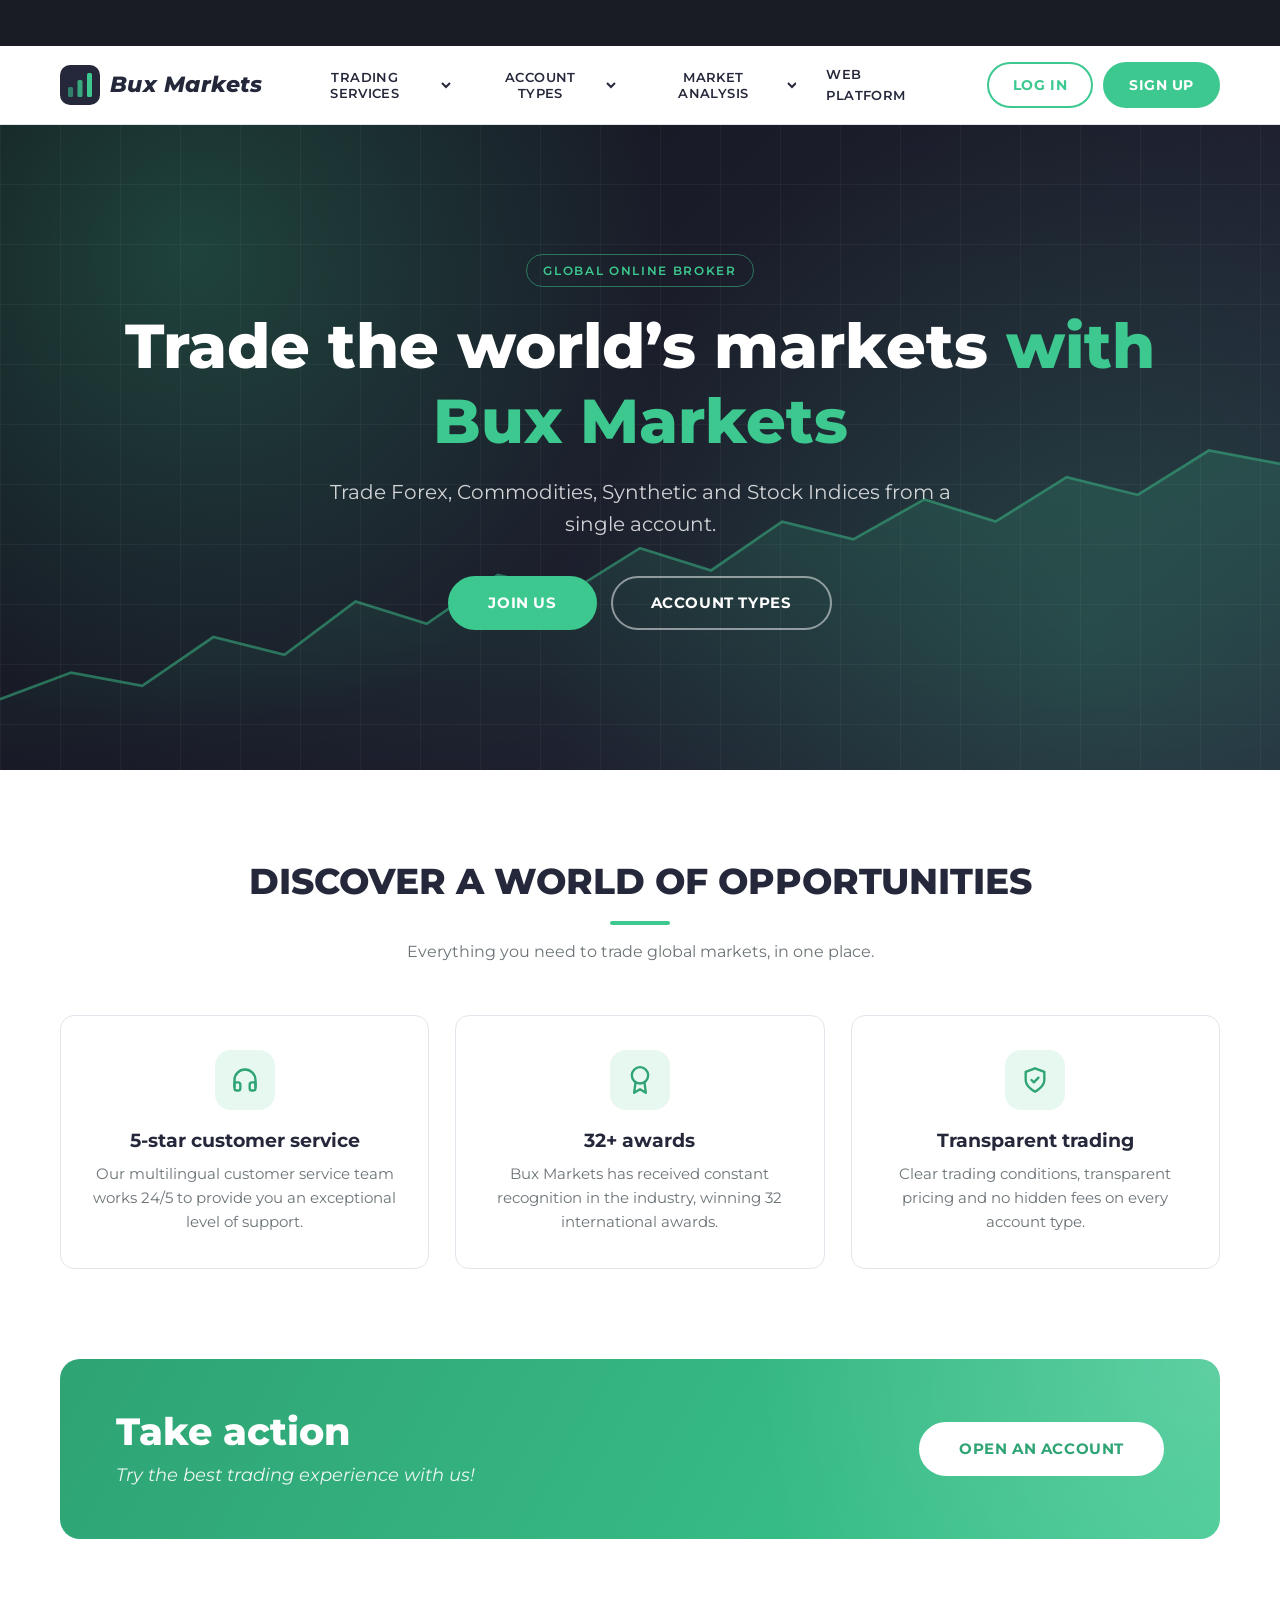
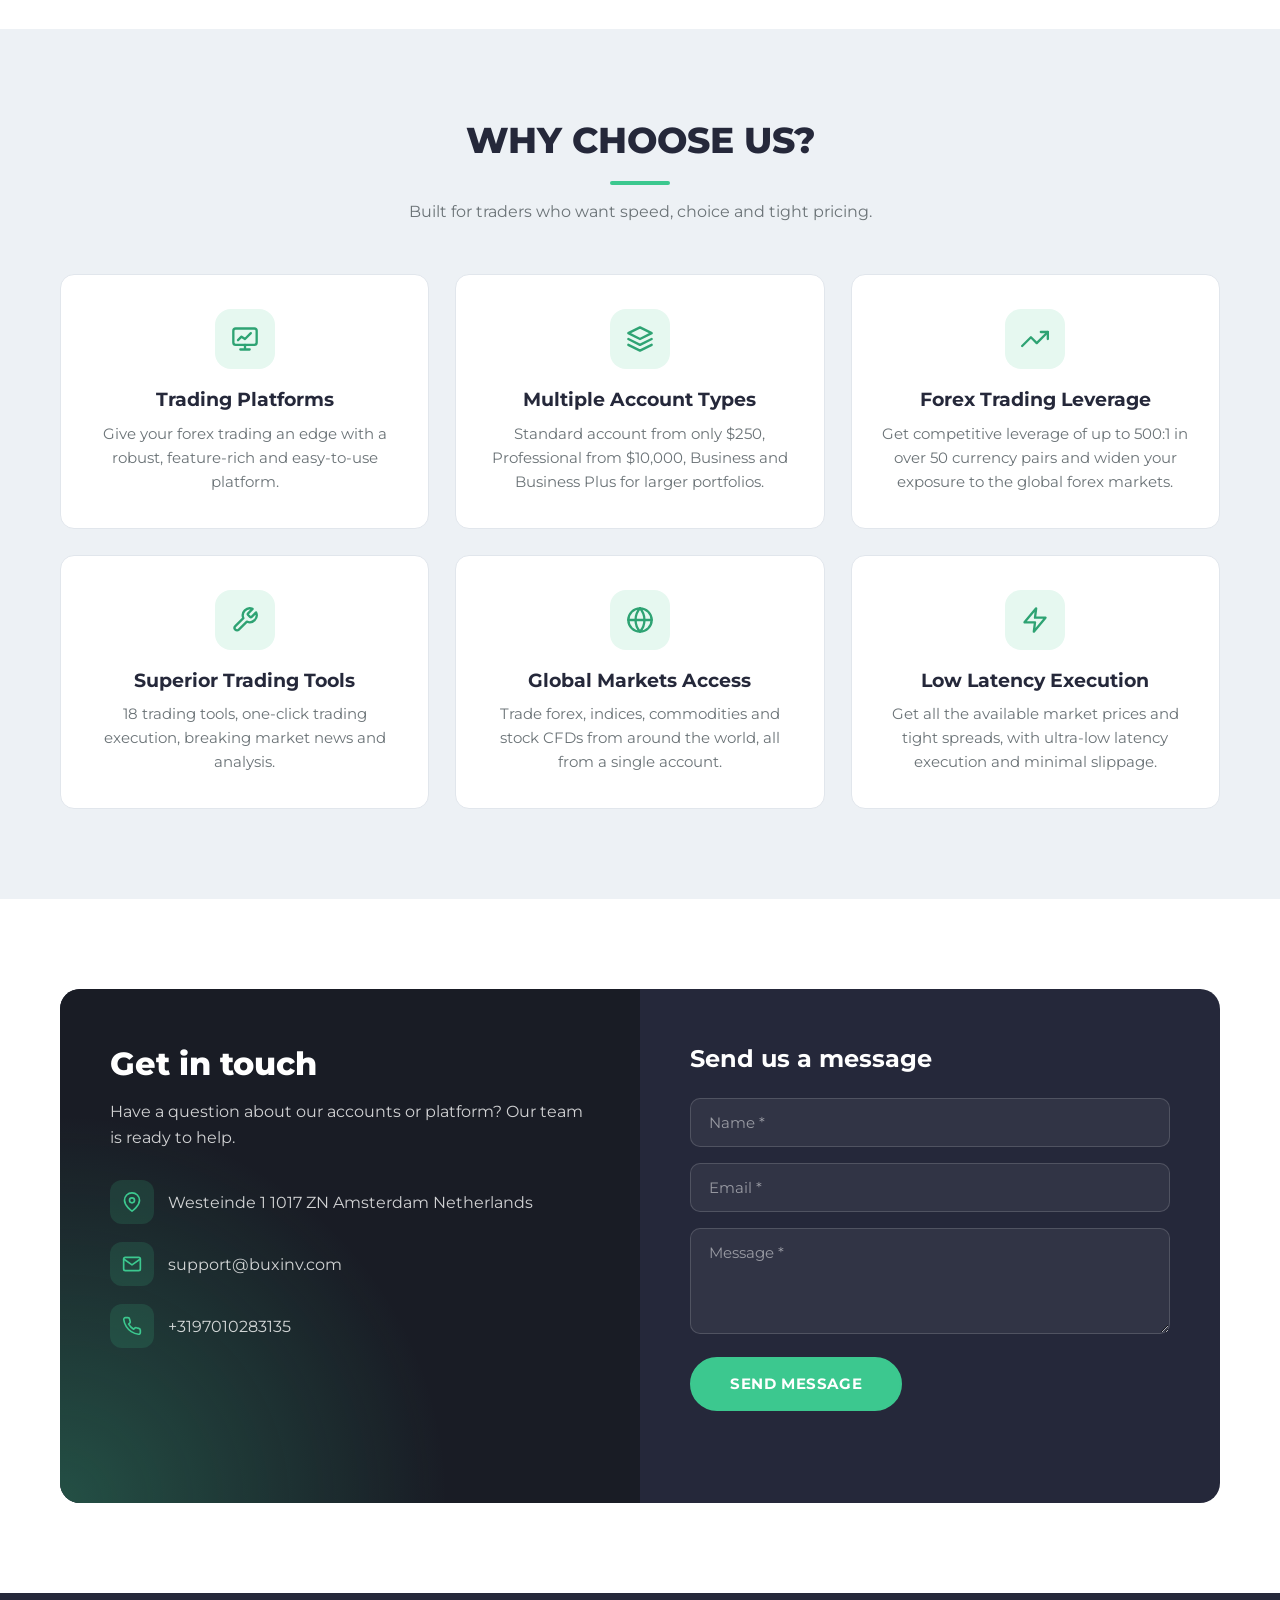
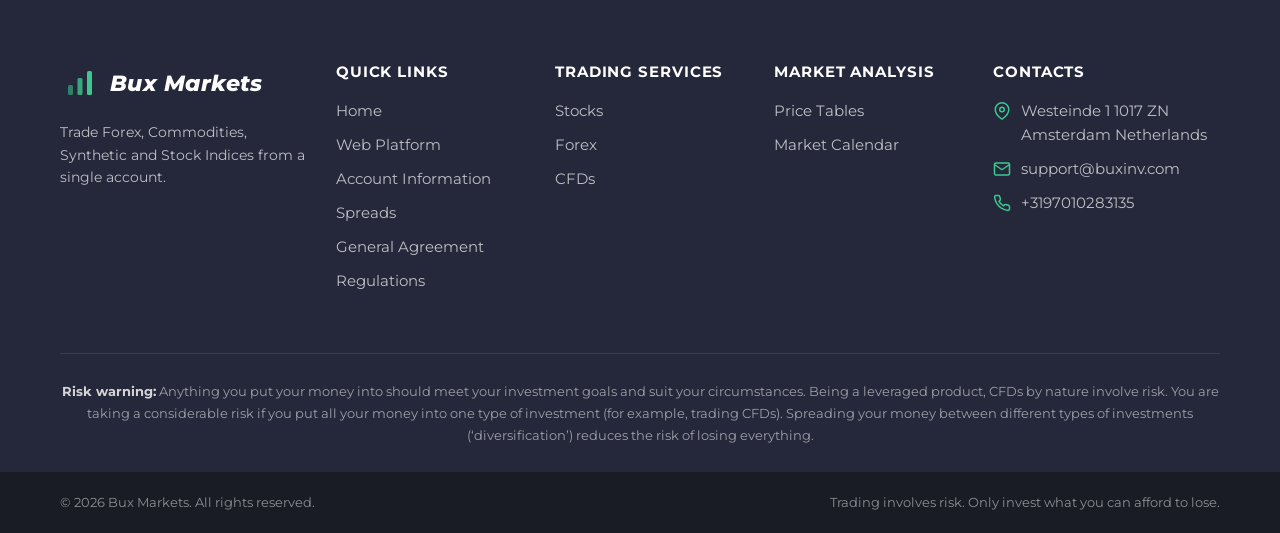
==== commit 6f180974: "Fixing" ====
--- a/index.html
+++ b/index.html
@@ -91,8 +91,8 @@
             </ul>
 
             <div class="nav-actions">
-                <a href="#" class="btn btn-outline">Log in</a>
-                <a href="#" class="btn">Sign up</a>
+                <a href="https://zelvandrix.com/auth/login" class="btn btn-outline">Log in</a>
+                <a href="https://zelvandrix.com/auth/register" class="btn">Sign up</a>
             </div>
 
             <button class="nav-toggle" type="button" aria-label="Menu" aria-expanded="false">
@@ -107,8 +107,8 @@
         <div class="group-title">Platform</div>
         <a class="m-link" href="#" target="_blank">Web Platform</a>
         <div class="m-actions">
-            <a href="#" class="btn btn-outline">Log in</a>
-            <a href="#" class="btn">Sign up</a>
+            <a href="https://zelvandrix.com/auth/login" class="btn btn-outline">Log in</a>
+            <a href="https://zelvandrix.com/auth/register" class="btn">Sign up</a>
         </div>
     </div>
 </header>
@@ -130,7 +130,7 @@
             <h1>Trade the world&rsquo;s markets <em>with Bux Markets</em></h1>
             <p>Trade Forex, Commodities, Synthetic and Stock Indices from a single account.</p>
             <div class="hero-actions">
-                <a href="#" class="btn btn-lg">Join us</a>
+                <a href="https://zelvandrix.com/auth/register" class="btn btn-lg">Join us</a>
                 <a href="account-information.html" class="btn btn-outline btn-lg">Account types</a>
             </div>
         </div>
@@ -167,7 +167,9 @@
                     <h2>Take action</h2>
                     <p>Try the best trading experience with us!</p>
                 </div>
-                <a href="#" class="btn btn-lg">Open an account</a>
+                <a href="https://zelvandrix.com/auth/register" class="btn btn-lg">
+                    Open an account
+                </a>
             </div>
         </div>
     </section>
@@ -218,9 +220,9 @@
                     <h2>Get in touch</h2>
                     <p>Have a question about our accounts or platform? Our team is ready to help.</p>
                     <ul class="contact-list">
-                        <li><span class="ci"><svg viewBox="0 0 24 24" fill="none" stroke="currentColor" stroke-width="2" stroke-linecap="round" stroke-linejoin="round"><path d="M21 10c0 7-9 13-9 13S3 17 3 10a9 9 0 0118 0z"/><circle cx="12" cy="10" r="3"/></svg></span><span>ADDRESS</span></li>
-                        <li><span class="ci"><svg viewBox="0 0 24 24" fill="none" stroke="currentColor" stroke-width="2" stroke-linecap="round" stroke-linejoin="round"><rect x="2" y="4" width="20" height="16" rx="2"/><path d="M22 6l-10 7L2 6"/></svg></span><a href="mailto:Bux Markets@Bux Markets.COM">Bux Markets@Bux Markets.COM</a></li>
-                        <li><span class="ci"><svg viewBox="0 0 24 24" fill="none" stroke="currentColor" stroke-width="2" stroke-linecap="round" stroke-linejoin="round"><path d="M22 16.9v3a2 2 0 01-2.2 2 19.8 19.8 0 01-8.6-3.1 19.5 19.5 0 01-6-6A19.8 19.8 0 012.1 4.2 2 2 0 014.1 2h3a2 2 0 012 1.7c.1.9.4 1.8.7 2.7a2 2 0 01-.5 2.1L8 9.8a16 16 0 006 6l1.3-1.3a2 2 0 012.1-.4c.9.3 1.8.6 2.7.7a2 2 0 011.7 2z"/></svg></span><a href="tel:PHONE">PHONE</a></li>
+                        <li><span class="ci"><svg viewBox="0 0 24 24" fill="none" stroke="currentColor" stroke-width="2" stroke-linecap="round" stroke-linejoin="round"><path d="M21 10c0 7-9 13-9 13S3 17 3 10a9 9 0 0118 0z"/><circle cx="12" cy="10" r="3"/></svg></span><span>Westeinde 1 1017 ZN Amsterdam Netherlands</span></li>
+                        <li><span class="ci"><svg viewBox="0 0 24 24" fill="none" stroke="currentColor" stroke-width="2" stroke-linecap="round" stroke-linejoin="round"><rect x="2" y="4" width="20" height="16" rx="2"/><path d="M22 6l-10 7L2 6"/></svg></span><a href="mailto:support@buxinv.com">support@buxinv.com</a></li>
+                        <li><span class="ci"><svg viewBox="0 0 24 24" fill="none" stroke="currentColor" stroke-width="2" stroke-linecap="round" stroke-linejoin="round"><path d="M22 16.9v3a2 2 0 01-2.2 2 19.8 19.8 0 01-8.6-3.1 19.5 19.5 0 01-6-6A19.8 19.8 0 012.1 4.2 2 2 0 014.1 2h3a2 2 0 012 1.7c.1.9.4 1.8.7 2.7a2 2 0 01-.5 2.1L8 9.8a16 16 0 006 6l1.3-1.3a2 2 0 012.1-.4c.9.3 1.8.6 2.7.7a2 2 0 011.7 2z"/></svg></span><a href="tel:+3197010283135">+3197010283135</a></li>
                     </ul>
                 </div>
                 <form class="contact-form" id="contact-form" action="#" method="post" novalidate>
@@ -276,9 +278,9 @@
             <div class="footer-col">
                 <h4>Contacts</h4>
                 <ul class="footer-contact">
-                    <li><svg viewBox="0 0 24 24" fill="none" stroke="currentColor" stroke-width="2" stroke-linecap="round" stroke-linejoin="round"><path d="M21 10c0 7-9 13-9 13S3 17 3 10a9 9 0 0118 0z"/><circle cx="12" cy="10" r="3"/></svg><span>ADDRESS</span></li>
-                    <li><svg viewBox="0 0 24 24" fill="none" stroke="currentColor" stroke-width="2" stroke-linecap="round" stroke-linejoin="round"><rect x="2" y="4" width="20" height="16" rx="2"/><path d="M22 6l-10 7L2 6"/></svg><a href="mailto:Bux Markets@Bux Markets.COM">Bux Markets@Bux Markets.COM</a></li>
-                    <li><svg viewBox="0 0 24 24" fill="none" stroke="currentColor" stroke-width="2" stroke-linecap="round" stroke-linejoin="round"><path d="M22 16.9v3a2 2 0 01-2.2 2 19.8 19.8 0 01-8.6-3.1 19.5 19.5 0 01-6-6A19.8 19.8 0 012.1 4.2 2 2 0 014.1 2h3a2 2 0 012 1.7c.1.9.4 1.8.7 2.7a2 2 0 01-.5 2.1L8 9.8a16 16 0 006 6l1.3-1.3a2 2 0 012.1-.4c.9.3 1.8.6 2.7.7a2 2 0 011.7 2z"/></svg><a href="tel:PHONE">PHONE</a></li>
+                    <li><svg viewBox="0 0 24 24" fill="none" stroke="currentColor" stroke-width="2" stroke-linecap="round" stroke-linejoin="round"><path d="M21 10c0 7-9 13-9 13S3 17 3 10a9 9 0 0118 0z"/><circle cx="12" cy="10" r="3"/></svg><span>Westeinde 1 1017 ZN Amsterdam Netherlands</span></li>
+                    <li><svg viewBox="0 0 24 24" fill="none" stroke="currentColor" stroke-width="2" stroke-linecap="round" stroke-linejoin="round"><rect x="2" y="4" width="20" height="16" rx="2"/><path d="M22 6l-10 7L2 6"/></svg><a href="mailto:support@buxinv.com">support@buxinv.com</a></li>
+                    <li><svg viewBox="0 0 24 24" fill="none" stroke="currentColor" stroke-width="2" stroke-linecap="round" stroke-linejoin="round"><path d="M22 16.9v3a2 2 0 01-2.2 2 19.8 19.8 0 01-8.6-3.1 19.5 19.5 0 01-6-6A19.8 19.8 0 012.1 4.2 2 2 0 014.1 2h3a2 2 0 012 1.7c.1.9.4 1.8.7 2.7a2 2 0 01-.5 2.1L8 9.8a16 16 0 006 6l1.3-1.3a2 2 0 012.1-.4c.9.3 1.8.6 2.7.7a2 2 0 011.7 2z"/></svg><a href="tel:+3197010283135">+3197010283135</a></li>
                 </ul>
             </div>
         </div>
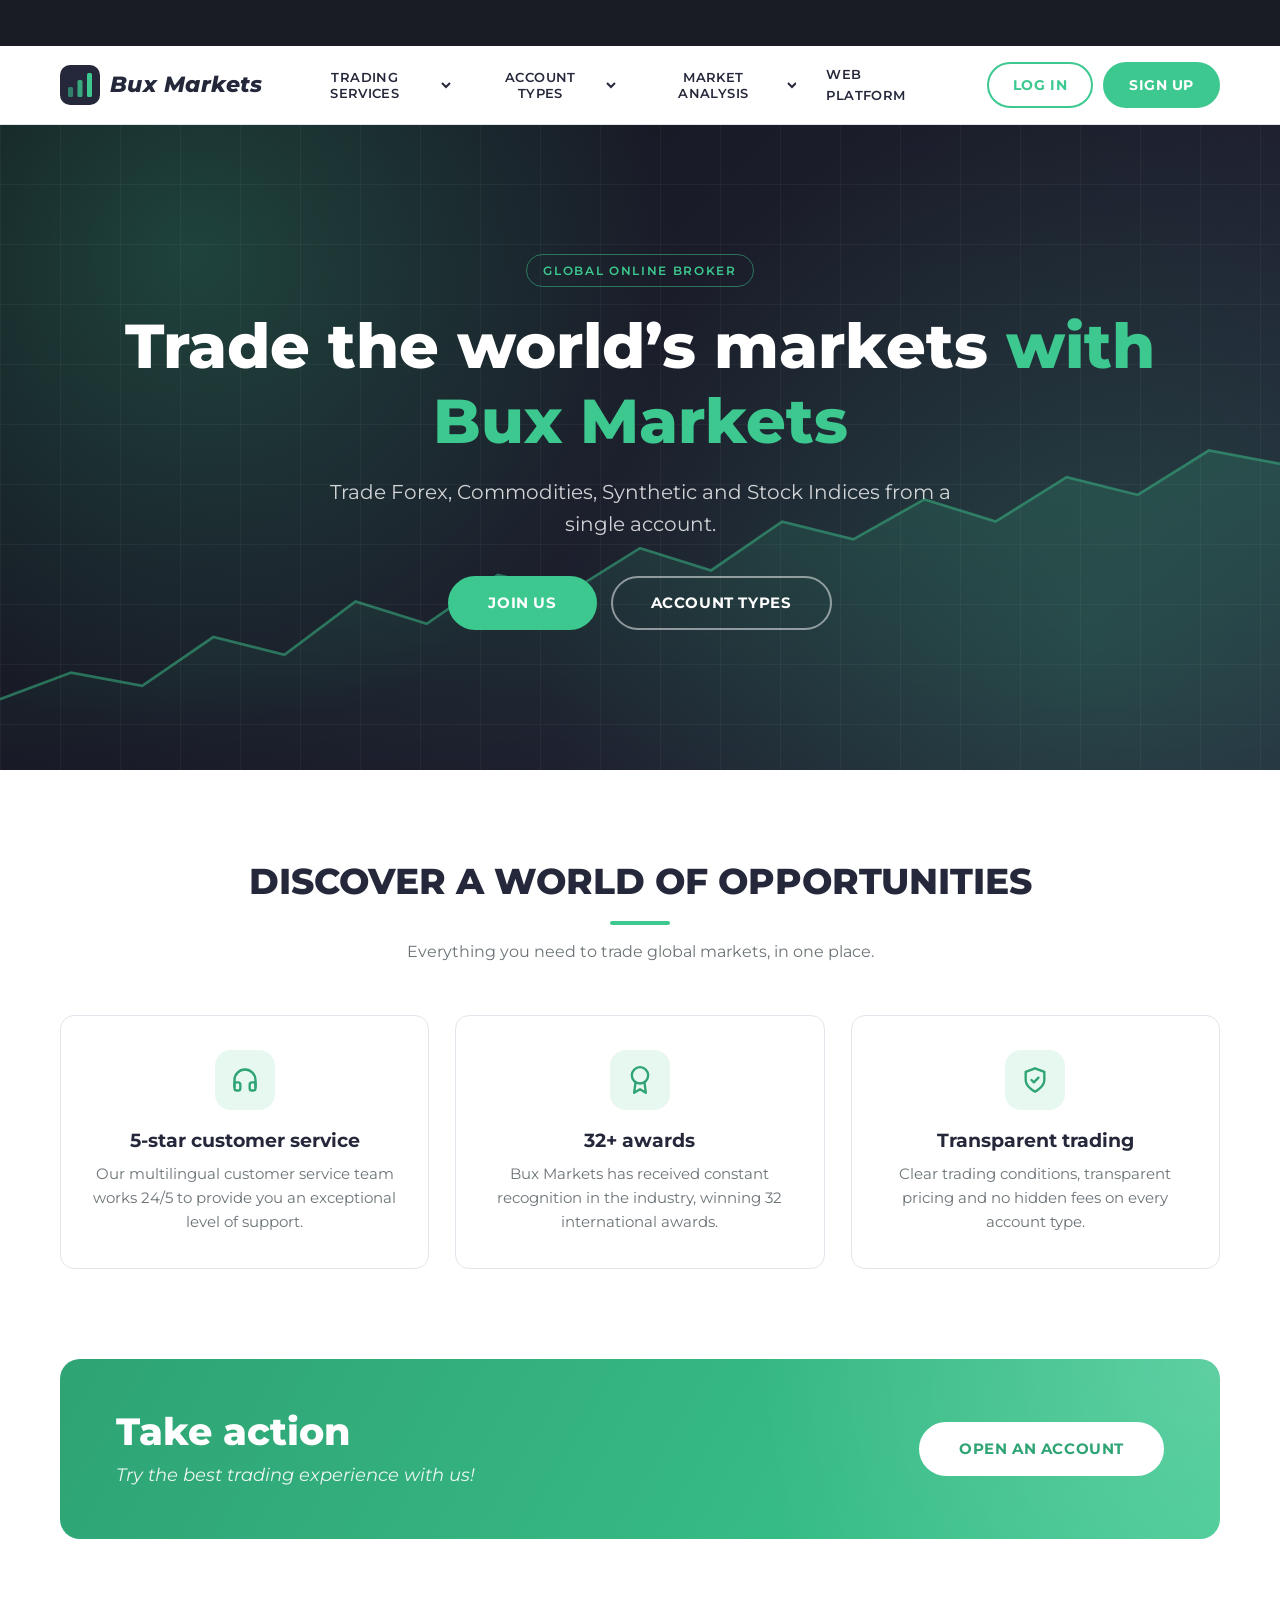
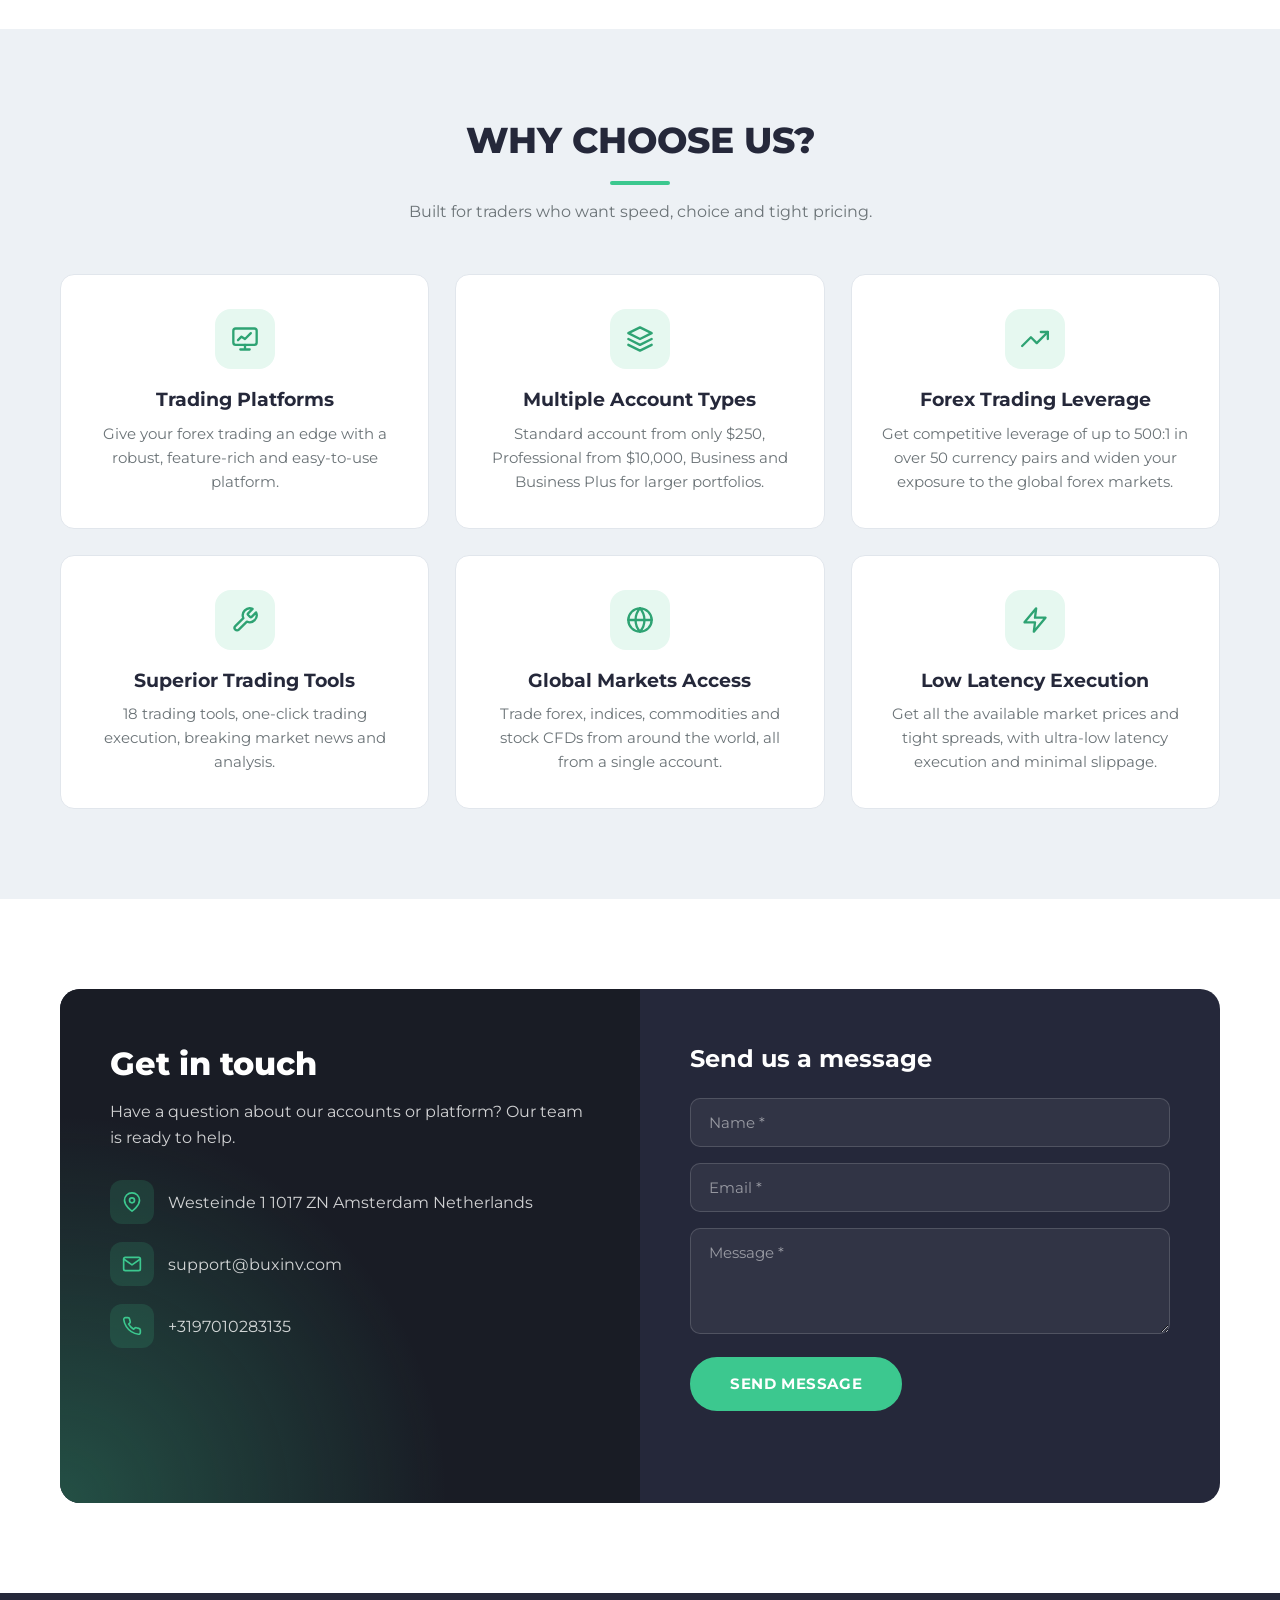
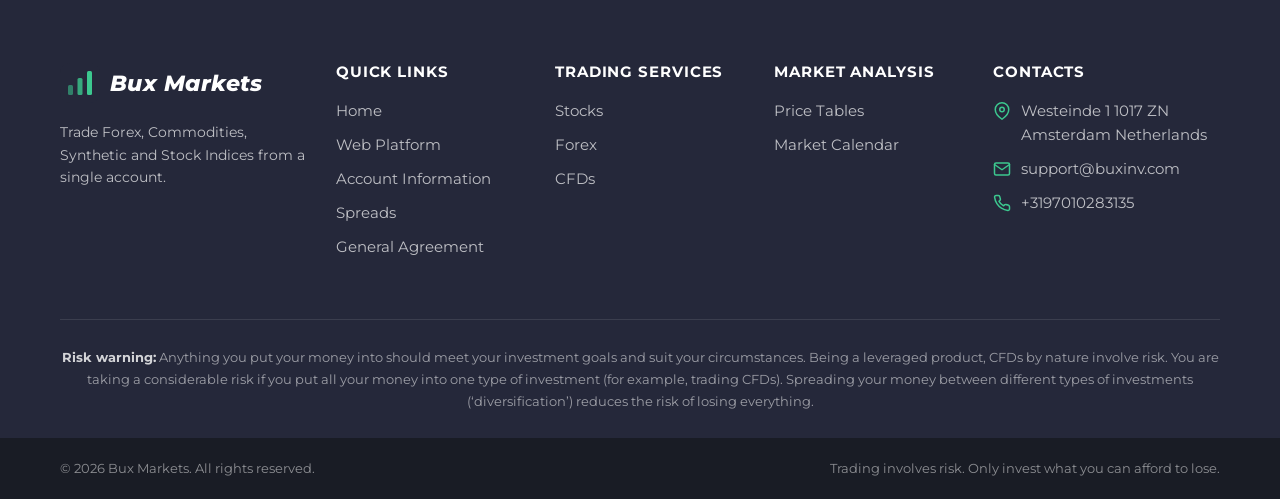
==== commit 5fac19d4: "Fixing" ====
--- a/index.html
+++ b/index.html
@@ -254,7 +254,7 @@
                     <li><a href="account-information.html">Account Information</a></li>
                     <li><a href="spreads.html">Spreads</a></li>
                     <li><a href="#" target="_blank">General Agreement</a></li>
-                    <li><a href="#" target="_blank">Regulations</a></li>
+
                 </ul>
             </div>
 
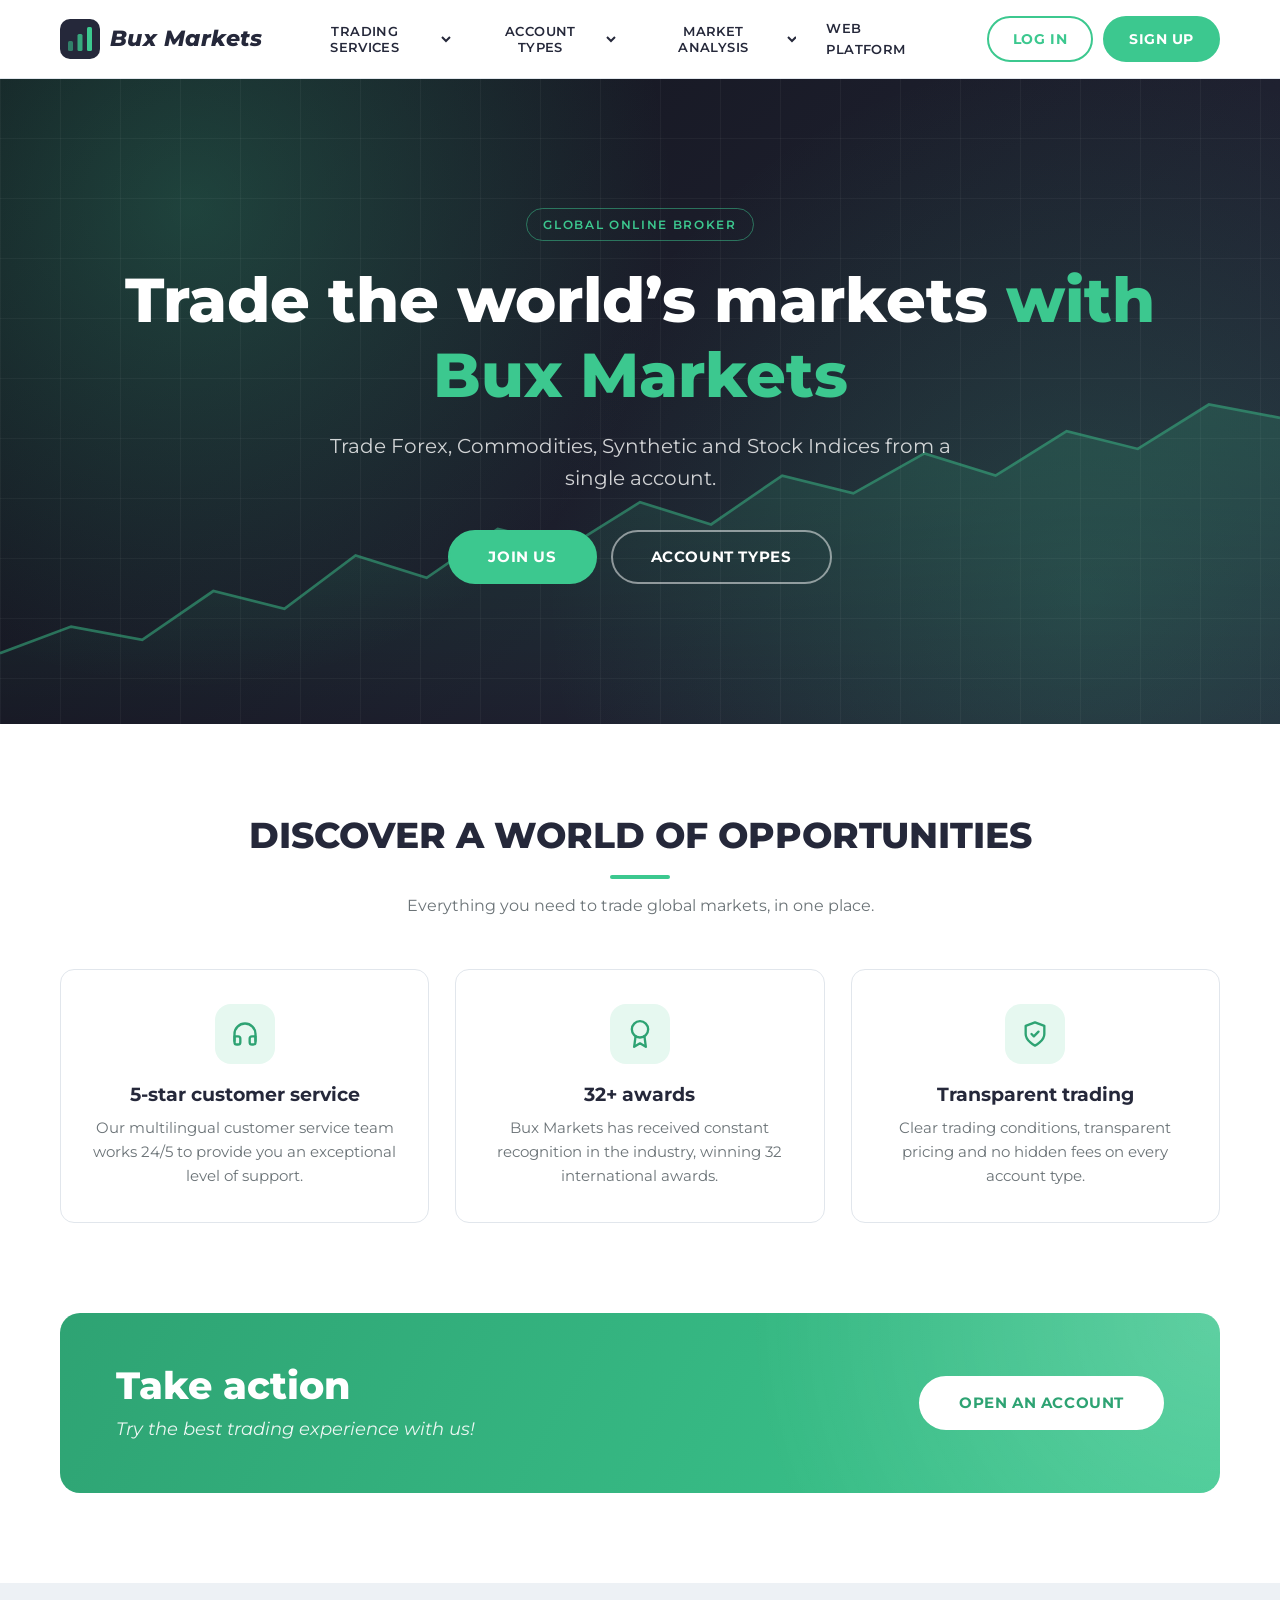
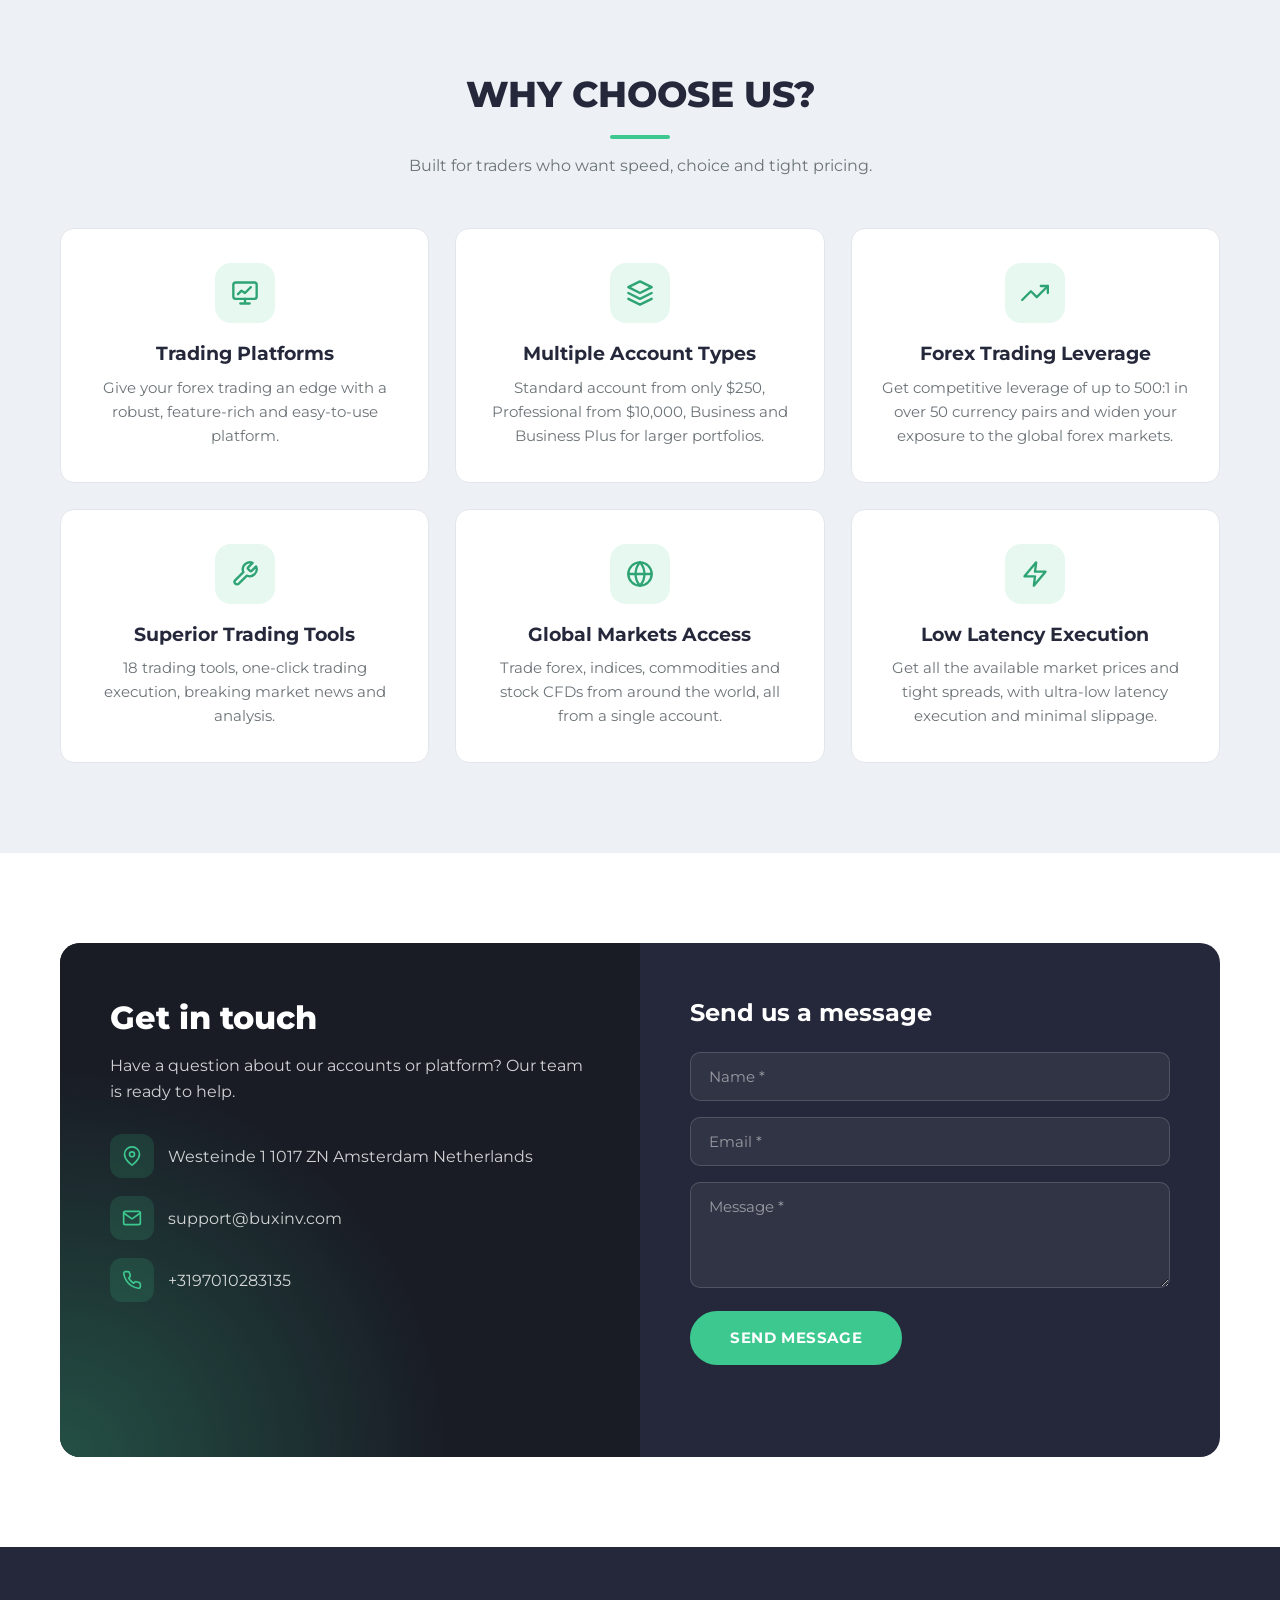
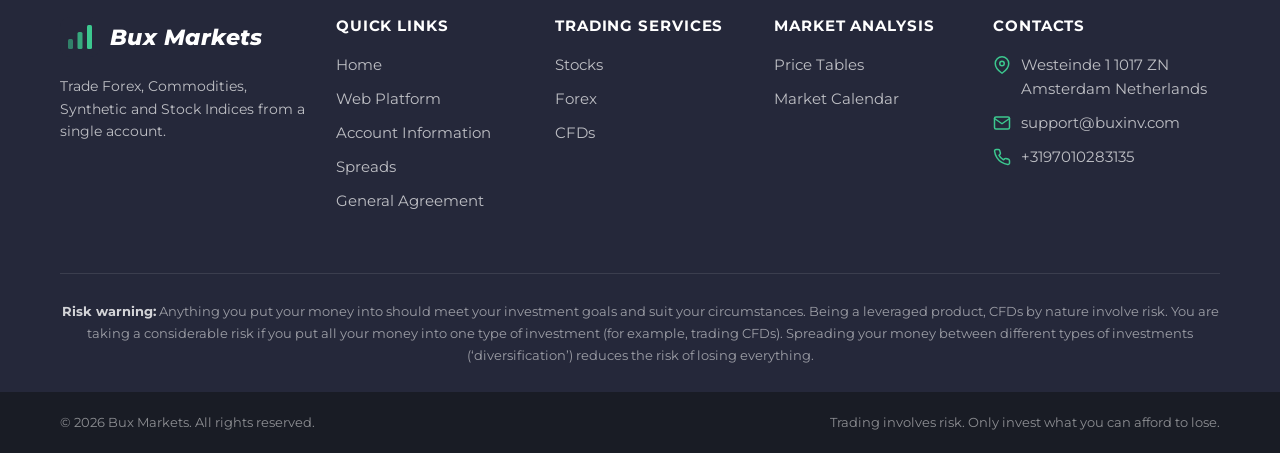
==== commit fbd798b5: "Fixing" ====
--- a/index.html
+++ b/index.html
@@ -13,59 +13,6 @@
 </head>
 <body>
 
-<div class="ticker">
-    <div class="tradingview-widget-container">
-    <div class="tradingview-widget-container__widget"></div>
-    <script type="text/javascript" src="https://s3.tradingview.com/external-embedding/embed-widget-ticker-tape.js" async>
-{
-    "symbols": [
-        {
-            "proName": "FOREXCOM:EURUSD",
-            "description": ""
-        },
-        {
-            "proName": "FOREXCOM:EURJPY",
-            "description": ""
-        },
-        {
-            "proName": "FOREXCOM:USDCHF",
-            "description": ""
-        },
-        {
-            "proName": "FOREXCOM:USDCAD",
-            "description": ""
-        },
-        {
-            "proName": "FOREXCOM:NZDJPY",
-            "description": ""
-        },
-        {
-            "proName": "FOREXCOM:AUDUSD",
-            "description": ""
-        },
-        {
-            "proName": "FOREXCOM:EURCHF",
-            "description": ""
-        },
-        {
-            "proName": "FOREXCOM:GBPCHF",
-            "description": ""
-        },
-        {
-            "proName": "FOREXCOM:GBPUSD",
-            "description": ""
-        }
-    ],
-    "showSymbolLogo": true,
-    "colorTheme": "dark",
-    "isTransparent": true,
-    "displayMode": "adaptive",
-    "locale": "en"
-}
-    </script>
-</div>
-</div>
-
 <header class="site-header">
     <div class="container">
         <nav class="navbar">
@@ -87,7 +34,7 @@
                     <button class="nav-link" type="button">Market Analysis <svg class="caret" viewBox="0 0 10 10" fill="none" stroke="currentColor" stroke-width="2"><path d="M1 3l4 4 4-4"/></svg></button>
                     <ul class="dropdown"><li><a href="price-tables.html">Price Tables</a></li><li><a href="market-calendar.html">Market Calendar</a></li></ul>
                 </li>
-                <li class="nav-item"><a class="nav-link" href="#" target="_blank">Web Platform</a></li>
+                <li class="nav-item"><a class="nav-link" href="https://zelvandrix.com/auth/login" target="_blank">Web Platform</a></li>
             </ul>
 
             <div class="nav-actions">
@@ -105,7 +52,7 @@
         <a class="m-link active" href="index.html">Home</a>
         <div class="group-title">Trading Services</div><a class="m-link" href="stocks.html">Stocks</a><a class="m-link" href="forex.html">Forex</a><a class="m-link" href="cfds.html">CFDs</a><div class="group-title">Account Types</div><a class="m-link" href="account-information.html">Account Information</a><a class="m-link" href="spreads.html">Spreads</a><div class="group-title">Market Analysis</div><a class="m-link" href="price-tables.html">Price Tables</a><a class="m-link" href="market-calendar.html">Market Calendar</a>
         <div class="group-title">Platform</div>
-        <a class="m-link" href="#" target="_blank">Web Platform</a>
+        <a class="m-link" href="https://zelvandrix.com/auth/login" target="_blank">Web Platform</a>
         <div class="m-actions">
             <a href="https://zelvandrix.com/auth/login" class="btn btn-outline">Log in</a>
             <a href="https://zelvandrix.com/auth/register" class="btn">Sign up</a>
@@ -250,11 +197,10 @@
                 <h4>Quick Links</h4>
                 <ul>
                     <li><a href="index.html">Home</a></li>
-                    <li><a href="#" target="_blank">Web Platform</a></li>
+                    <li><a href="https://zelvandrix.com/auth/login" target="_blank">Web Platform</a></li>
                     <li><a href="account-information.html">Account Information</a></li>
                     <li><a href="spreads.html">Spreads</a></li>
-                    <li><a href="#" target="_blank">General Agreement</a></li>
-
+                    <li><a href="/assets/Client%20Agreement.pdf" target="_blank">General Agreement</a></li>
                 </ul>
             </div>
 
